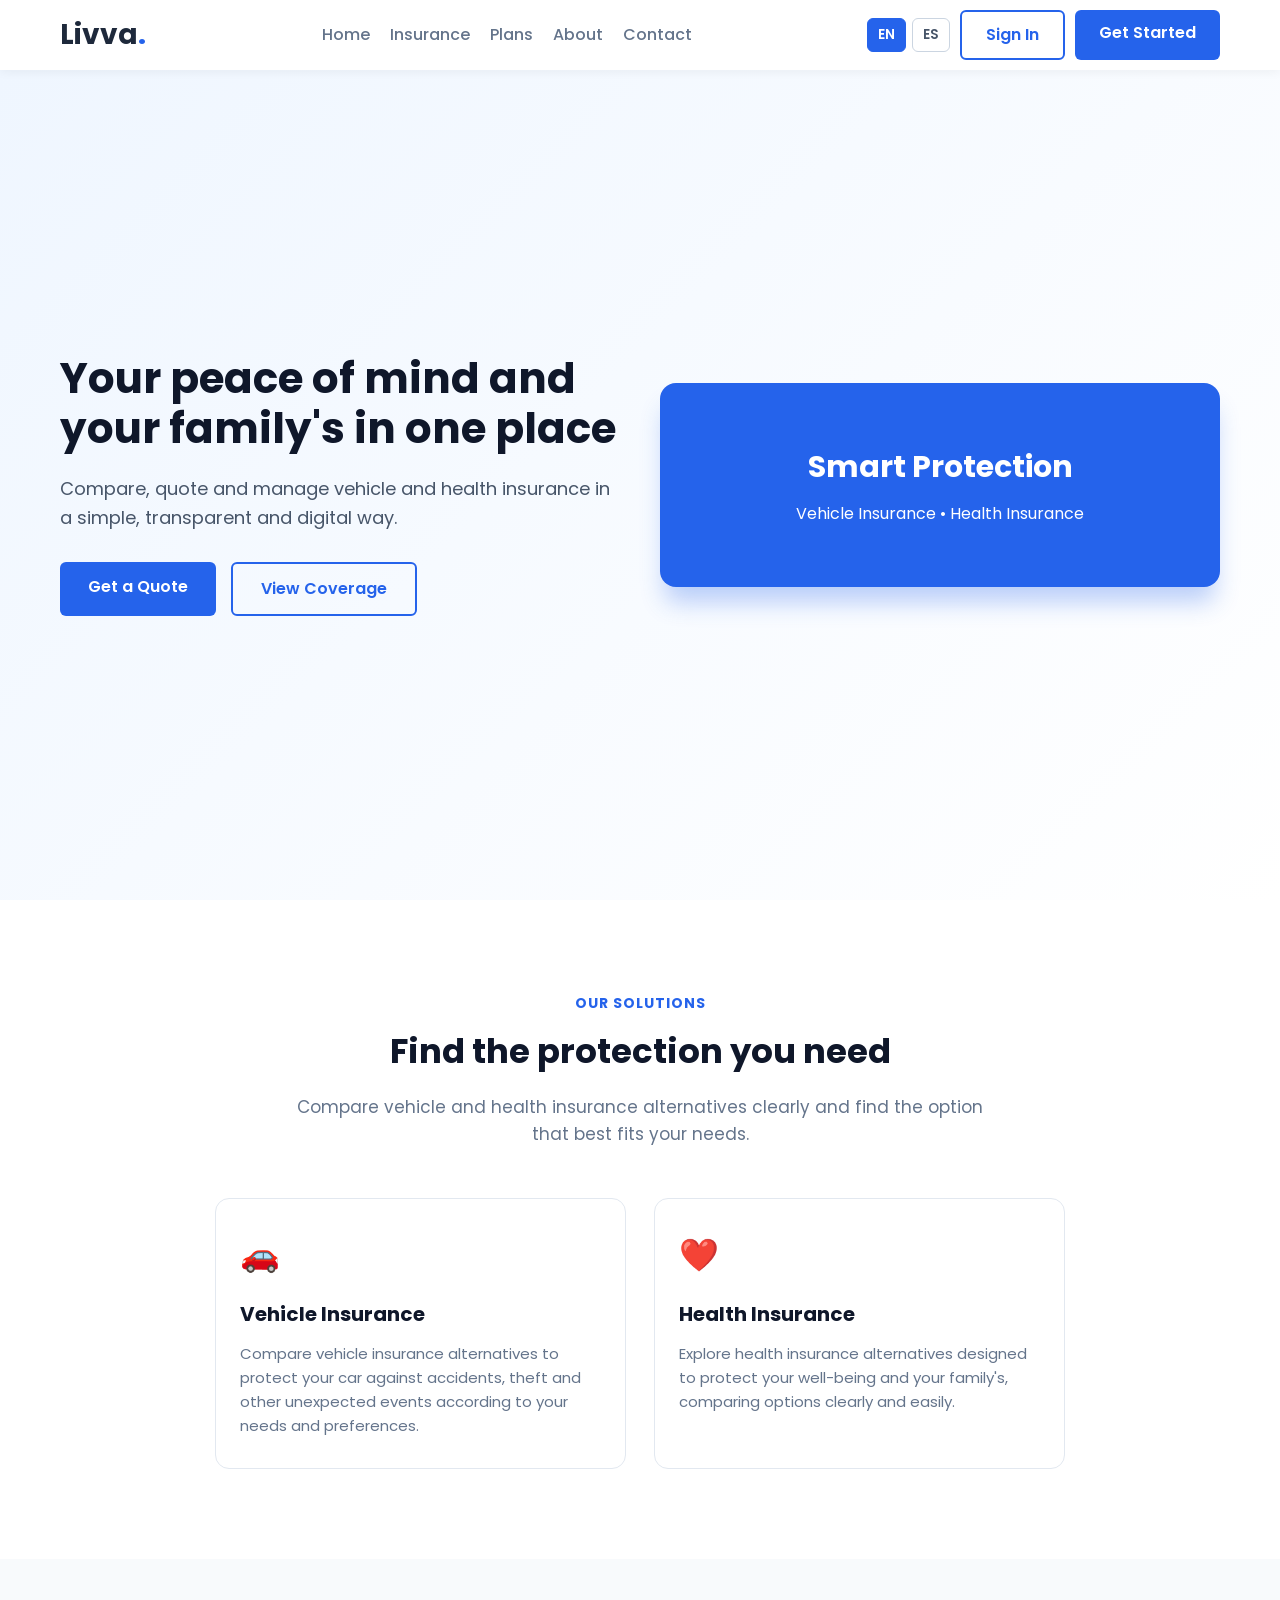
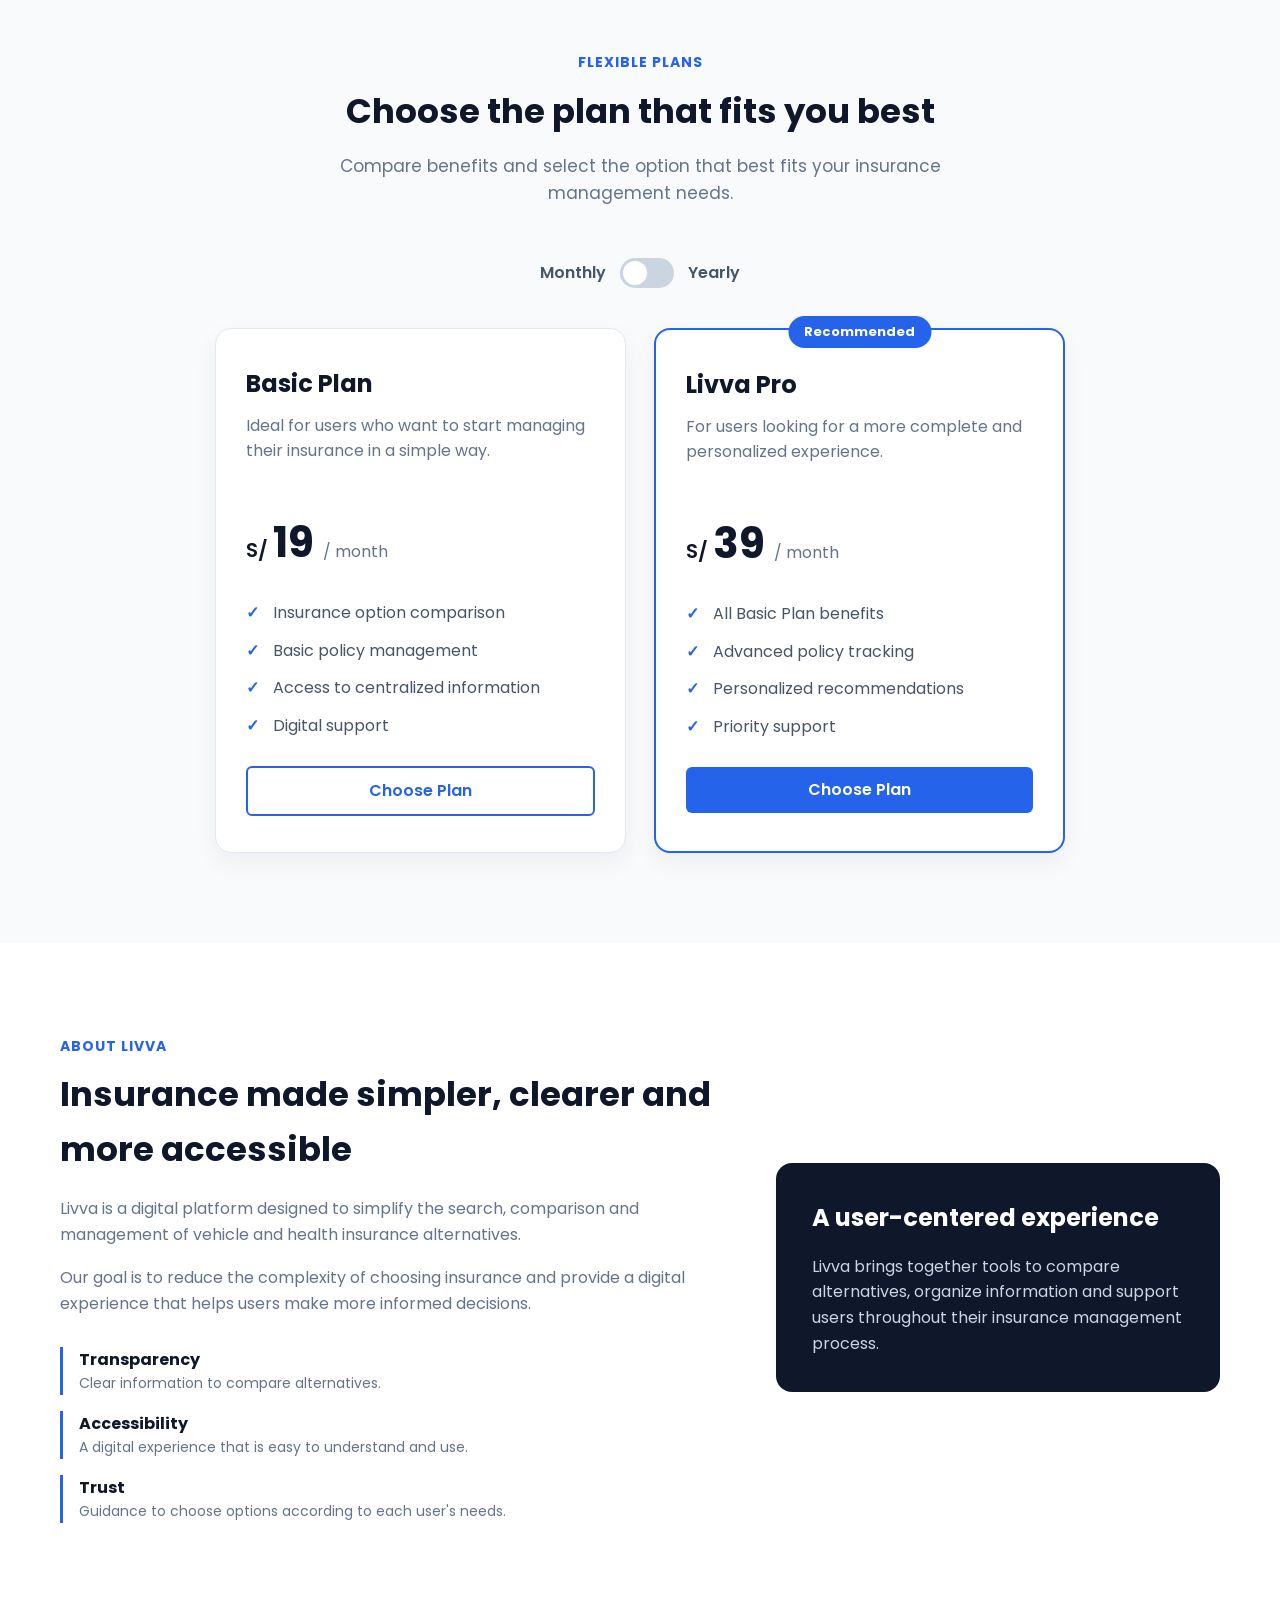
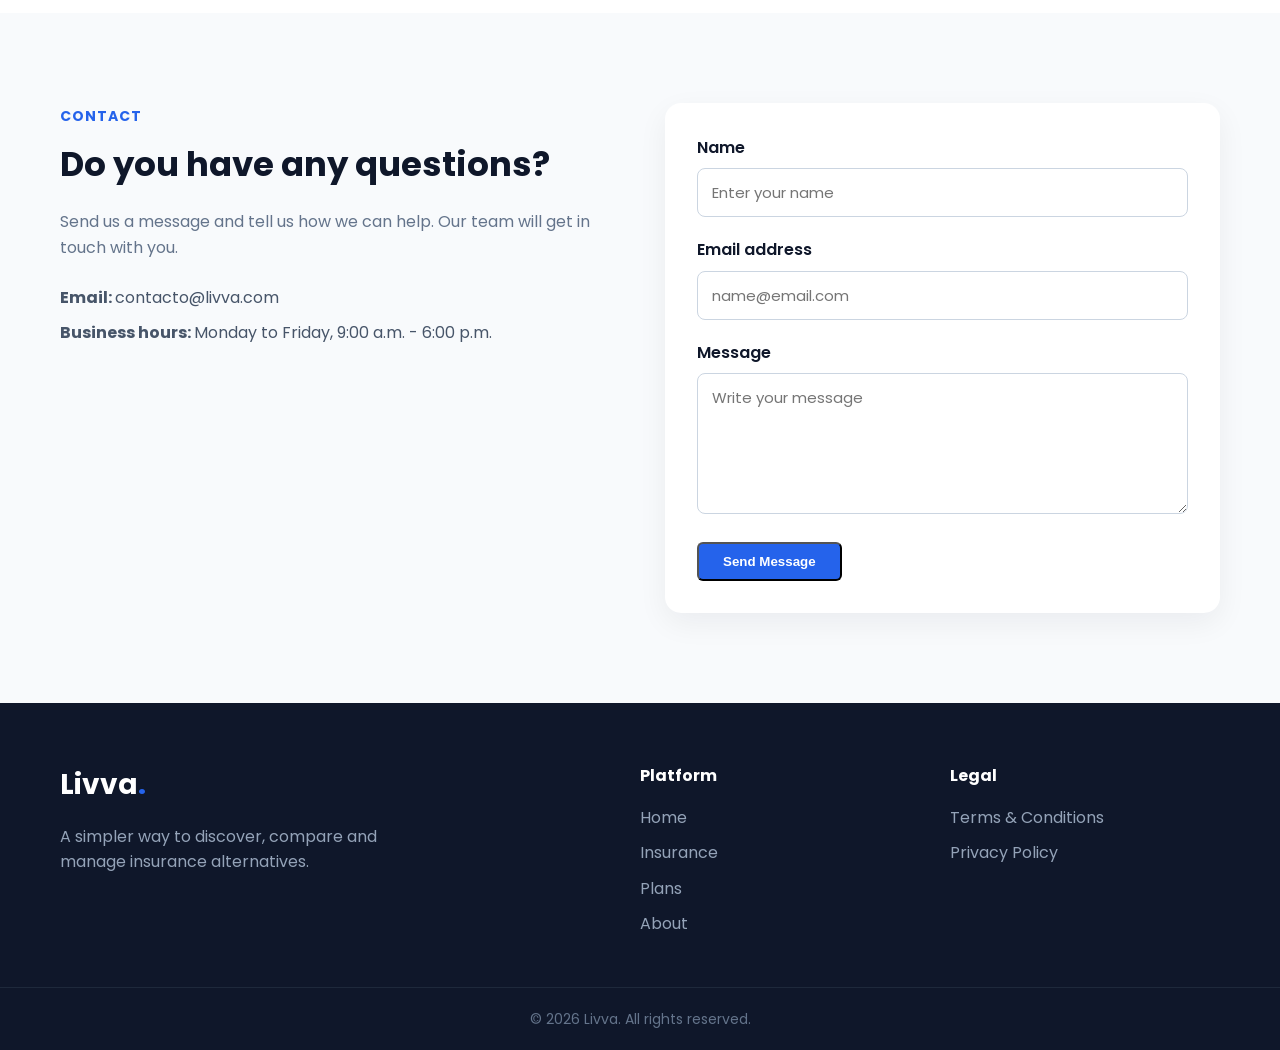
==== index.html @ 7242dc47 "feat: complete landing page internationalization" ====
<!DOCTYPE html>
<html lang="en">

<head>
    <meta charset="UTF-8">

    <meta
            name="viewport"
            content="width=device-width, initial-scale=1.0"
    >

    <title>Livva - Smart insurance made simple</title>

    <meta
            name="description"
            content="Livva helps you compare and manage vehicle and health insurance options in a simple, clear and digital way."
    >

    <meta
            name="keywords"
            content="insurance, vehicle insurance, health insurance, insurance comparison, Livva"
    >

    <meta
            name="author"
            content="Livva Care"
    >

    <link
            rel="preconnect"
            href="https://fonts.googleapis.com"
    >

    <link
            rel="preconnect"
            href="https://fonts.gstatic.com"
            crossorigin
    >

    <link
            href="https://fonts.googleapis.com/css2?family=Poppins:wght@300;400;500;600;700&display=swap"
            rel="stylesheet"
    >

    <link
            rel="stylesheet"
            href="styles.css"
    >
</head>

<body>

<!-- Header -->

<header class="header">

    <div class="container navbar">

        <a
                href="#inicio"
                class="logo"
                aria-label="Go to Livva home"
        >
            Livva<span>.</span>
        </a>

        <nav
                class="nav-menu"
                aria-label="Main navigation"
        >
            <ul>

                <li>
                    <a
                            href="#inicio"
                            data-i18n="nav.home"
                    >
                        Home
                    </a>
                </li>

                <li>
                    <a
                            href="#servicios"
                            data-i18n="nav.insurance"
                    >
                        Insurance
                    </a>
                </li>

                <li>
                    <a
                            href="#planes"
                            data-i18n="nav.plans"
                    >
                        Plans
                    </a>
                </li>

                <li>
                    <a
                            href="#nosotros"
                            data-i18n="nav.about"
                    >
                        About
                    </a>
                </li>

                <li>
                    <a
                            href="#contacto"
                            data-i18n="nav.contact"
                    >
                        Contact
                    </a>
                </li>

            </ul>
        </nav>

        <div class="nav-buttons">

            <!-- Language selector -->

            <div
                    class="language-switcher"
                    aria-label="Language selector"
            >

                <button
                        id="lang-en"
                        class="lang-btn active"
                        type="button"
                        aria-label="Change language to English"
                >
                    EN
                </button>

                <button
                        id="lang-es"
                        class="lang-btn"
                        type="button"
                        aria-label="Cambiar idioma a español"
                >
                    ES
                </button>

            </div>

            <a
                    href="#planes"
                    class="btn btn-outline"
                    data-i18n="nav.login"
            >
                Sign In
            </a>

            <a
                    href="#planes"
                    class="btn btn-primary"
                    data-i18n="nav.start"
            >
                Get Started
            </a>

        </div>

    </div>

</header>

<main>

    <!-- Hero -->

    <section
            id="inicio"
            class="hero"
    >

        <div class="container hero-container">

            <div class="hero-text">

                <h1 data-i18n="hero.title">
                    Your peace of mind and your family's in one place
                </h1>

                <p data-i18n="hero.description">
                    Compare, quote and manage vehicle and health insurance
                    in a simple, transparent and digital way.
                </p>

                <div class="hero-cta">

                    <a
                            href="#planes"
                            class="btn btn-primary btn-large"
                            data-i18n="hero.quote"
                    >
                        Get a Quote
                    </a>

                    <a
                            href="#servicios"
                            class="btn btn-secondary btn-large"
                            data-i18n="hero.coverage"
                    >
                        View Coverage
                    </a>

                </div>

            </div>

            <div class="hero-image">

                <div class="image-card">

                    <h2 data-i18n="hero.cardTitle">
                        Smart Protection
                    </h2>

                    <p data-i18n="hero.cardDescription">
                        Vehicle Insurance • Health Insurance
                    </p>

                </div>

            </div>

        </div>

    </section>


    <!-- Services -->

    <section
            id="servicios"
            class="services"
    >

        <div class="container">

            <div class="section-heading">

                <span
                        class="section-label"
                        data-i18n="services.label"
                >
                    Our solutions
                </span>

                <h2 data-i18n="services.title">
                    Find the protection you need
                </h2>

                <p data-i18n="services.description">
                    Compare vehicle and health insurance alternatives
                    clearly and find the option that best fits your needs.
                </p>

            </div>

            <div class="services-grid">

                <!-- Vehicle Insurance -->

                <article class="service-card">

                    <div
                            class="service-icon"
                            aria-hidden="true"
                    >
                        🚗
                    </div>

                    <h3 data-i18n="services.vehicleTitle">
                        Vehicle Insurance
                    </h3>

                    <p data-i18n="services.vehicleDescription">
                        Compare vehicle insurance alternatives to protect
                        your car against accidents, theft and other unexpected
                        events according to your needs and preferences.
                    </p>

                </article>


                <!-- Health Insurance -->

                <article class="service-card">

                    <div
                            class="service-icon"
                            aria-hidden="true"
                    >
                        ❤️
                    </div>

                    <h3 data-i18n="services.healthTitle">
                        Health Insurance
                    </h3>

                    <p data-i18n="services.healthDescription">
                        Explore health insurance alternatives designed
                        to protect your well-being and your family's,
                        comparing options clearly and easily.
                    </p>

                </article>

            </div>

        </div>

    </section>


    <!-- Plans -->

    <section
            id="planes"
            class="plans"
    >

        <div class="container">

            <div class="section-heading">

                <span
                        class="section-label"
                        data-i18n="plans.label"
                >
                    Flexible plans
                </span>

                <h2 data-i18n="plans.title">
                    Choose the plan that fits you best
                </h2>

                <p data-i18n="plans.description">
                    Compare benefits and select the option that best
                    fits your insurance management needs.
                </p>

            </div>


            <!-- Billing selector -->

            <div class="billing-toggle">

                <span data-i18n="plans.monthly">
                    Monthly
                </span>

                <button
                        id="billingToggle"
                        class="toggle-button"
                        type="button"
                        aria-label="Switch between monthly and yearly billing"
                        aria-pressed="false"
                >
                    <span class="toggle-circle"></span>
                </button>

                <span data-i18n="plans.yearly">
                    Yearly
                </span>

            </div>


            <div class="plans-grid">

                <!-- Basic Plan -->

                <article class="plan-card">

                    <h3 data-i18n="plans.basicTitle">
                        Basic Plan
                    </h3>

                    <p
                            class="plan-description"
                            data-i18n="plans.basicDescription"
                    >
                        Ideal for users who want to start managing
                        their insurance in a simple way.
                    </p>

                    <div class="plan-price">

                        <span class="currency">
                            S/
                        </span>

                        <span
                                class="price"
                                data-monthly="19"
                                data-yearly="190"
                        >
                            19
                        </span>

                        <span
                                class="period"
                                data-i18n="plans.monthPeriod"
                        >
                            / month
                        </span>

                    </div>

                    <ul class="plan-features">

                        <li data-i18n="plans.basicFeature1">
                            Insurance option comparison
                        </li>

                        <li data-i18n="plans.basicFeature2">
                            Basic policy management
                        </li>

                        <li data-i18n="plans.basicFeature3">
                            Access to centralized information
                        </li>

                        <li data-i18n="plans.basicFeature4">
                            Digital support
                        </li>

                    </ul>

                    <a
                            href="#contacto"
                            class="btn btn-outline plan-button"
                            aria-label="Choose Basic Plan"
                            data-i18n="plans.choose"
                    >
                        Choose Plan
                    </a>

                </article>


                <!-- Pro Plan -->

                <article class="plan-card featured">

                    <span
                            class="recommended-badge"
                            data-i18n="plans.recommended"
                    >
                        Recommended
                    </span>

                    <h3>
                        Livva Pro
                    </h3>

                    <p
                            class="plan-description"
                            data-i18n="plans.proDescription"
                    >
                        For users looking for a more complete
                        and personalized experience.
                    </p>

                    <div class="plan-price">

                        <span class="currency">
                            S/
                        </span>

                        <span
                                class="price"
                                data-monthly="39"
                                data-yearly="390"
                        >
                            39
                        </span>

                        <span
                                class="period"
                                data-i18n="plans.monthPeriod"
                        >
                            / month
                        </span>

                    </div>

                    <ul class="plan-features">

                        <li data-i18n="plans.proFeature1">
                            All Basic Plan benefits
                        </li>

                        <li data-i18n="plans.proFeature2">
                            Advanced policy tracking
                        </li>

                        <li data-i18n="plans.proFeature3">
                            Personalized recommendations
                        </li>

                        <li data-i18n="plans.proFeature4">
                            Priority support
                        </li>

                    </ul>

                    <a
                            href="#contacto"
                            class="btn btn-primary plan-button"
                            aria-label="Choose Livva Pro"
                            data-i18n="plans.choose"
                    >
                        Choose Plan
                    </a>

                </article>

            </div>

        </div>

    </section>


    <!-- About -->

    <section
            id="nosotros"
            class="about"
    >

        <div class="container about-container">

            <div class="about-content">

                <span
                        class="section-label"
                        data-i18n="about.label"
                >
                    About Livva
                </span>

                <h2 data-i18n="about.title">
                    Insurance made simpler, clearer and more accessible
                </h2>

                <p data-i18n="about.description1">
                    Livva is a digital platform designed to simplify
                    the search, comparison and management of vehicle
                    and health insurance alternatives.
                </p>

                <p data-i18n="about.description2">
                    Our goal is to reduce the complexity of choosing
                    insurance and provide a digital experience that
                    helps users make more informed decisions.
                </p>

                <div class="about-features">

                    <div class="about-feature">

                        <strong data-i18n="about.transparency">
                            Transparency
                        </strong>

                        <span data-i18n="about.transparencyDescription">
                            Clear information to compare alternatives.
                        </span>

                    </div>

                    <div class="about-feature">

                        <strong data-i18n="about.accessibility">
                            Accessibility
                        </strong>

                        <span data-i18n="about.accessibilityDescription">
                            A digital experience that is easy to understand and use.
                        </span>

                    </div>

                    <div class="about-feature">

                        <strong data-i18n="about.trust">
                            Trust
                        </strong>

                        <span data-i18n="about.trustDescription">
                            Guidance to choose options according to each user's needs.
                        </span>

                    </div>

                </div>

            </div>


            <div class="about-card">

                <h3 data-i18n="about.cardTitle">
                    A user-centered experience
                </h3>

                <p data-i18n="about.cardDescription">
                    Livva brings together tools to compare alternatives,
                    organize information and support users throughout
                    their insurance management process.
                </p>

            </div>

        </div>

    </section>


    <!-- Contact -->

    <section
            id="contacto"
            class="contact"
    >

        <div class="container contact-container">

            <div class="contact-info">

                <span
                        class="section-label"
                        data-i18n="contact.label"
                >
                    Contact
                </span>

                <h2 data-i18n="contact.title">
                    Do you have any questions?
                </h2>

                <p data-i18n="contact.description">
                    Send us a message and tell us how we can help.
                    Our team will get in touch with you.
                </p>

                <div class="contact-details">

                    <p>
                        <strong data-i18n="contact.email">
                            Email:
                        </strong>

                        contacto@livva.com
                    </p>

                    <p>
                        <strong data-i18n="contact.schedule">
                            Business hours:
                        </strong>

                        <span data-i18n="contact.scheduleValue">
                            Monday to Friday, 9:00 a.m. - 6:00 p.m.
                        </span>
                    </p>

                </div>

            </div>


            <form class="contact-form">

                <div class="form-group">

                    <label
                            for="name"
                            data-i18n="contact.name"
                    >
                        Name
                    </label>

                    <input
                            type="text"
                            id="name"
                            name="name"
                            placeholder="Enter your name"
                            autocomplete="name"
                            required
                    >

                </div>

                <div class="form-group">

                    <label
                            for="email"
                            data-i18n="contact.emailLabel"
                    >
                        Email address
                    </label>

                    <input
                            type="email"
                            id="email"
                            name="email"
                            placeholder="name@email.com"
                            autocomplete="email"
                            required
                    >

                </div>

                <div class="form-group">

                    <label
                            for="message"
                            data-i18n="contact.message"
                    >
                        Message
                    </label>

                    <textarea
                            id="message"
                            name="message"
                            rows="5"
                            placeholder="Write your message"
                            required
                    ></textarea>

                </div>

                <button
                        type="submit"
                        class="btn btn-primary"
                        data-i18n="contact.send"
                >
                    Send Message
                </button>

            </form>

        </div>

    </section>

</main>


<!-- Footer -->

<footer class="footer">

    <div class="container footer-container">

        <div class="footer-brand">

            <a
                    href="#inicio"
                    class="logo footer-logo"
                    aria-label="Go to Livva home"
            >
                Livva<span>.</span>
            </a>

            <p data-i18n="footer.description">
                A simpler way to discover, compare and manage
                insurance alternatives.
            </p>

        </div>


        <div class="footer-links">

            <h3 data-i18n="footer.platform">
                Platform
            </h3>

            <a
                    href="#inicio"
                    data-i18n="nav.home"
            >
                Home
            </a>

            <a
                    href="#servicios"
                    data-i18n="nav.insurance"
            >
                Insurance
            </a>

            <a
                    href="#planes"
                    data-i18n="nav.plans"
            >
                Plans
            </a>

            <a
                    href="#nosotros"
                    data-i18n="nav.about"
            >
                About
            </a>

        </div>


        <div class="footer-links">

            <h3 data-i18n="footer.legal">
                Legal
            </h3>

            <a
                    href="#"
                    data-i18n="footer.terms"
            >
                Terms & Conditions
            </a>

            <a
                    href="#"
                    data-i18n="footer.privacy"
            >
                Privacy Policy
            </a>

        </div>

    </div>


    <div class="footer-bottom">

        <div class="container">

            <p data-i18n="footer.copyright">
                &copy; 2026 Livva. All rights reserved.
            </p>

        </div>

    </div>

</footer>


<script src="script.js"></script>

</body>

</html>
---- styles.css ----
* {
    margin: 0;
    padding: 0;
    box-sizing: border-box;
}

html {
    scroll-behavior: smooth;
}

body {
    font-family: 'Poppins', sans-serif;
    color: #333333;
    line-height: 1.6;
    background-color: #f8f9fa;
}

.container {
    width: 100%;
    max-width: 1200px;
    margin: 0 auto;
    padding: 0 20px;
}

/* Buttons */

.btn {
    display: inline-block;
    padding: 10px 24px;
    border-radius: 6px;
    text-decoration: none;
    font-weight: 600;
    transition: all 0.3s ease;
}

.btn-primary {
    background-color: #2563eb;
    color: #ffffff;
}

.btn-primary:hover {
    background-color: #1d4ed8;
}

.btn-outline {
    border: 2px solid #2563eb;
    color: #2563eb;
}

.btn-outline:hover {
    background-color: #2563eb;
    color: #ffffff;
}

.btn-secondary {
    border: 2px solid #2563eb;
    color: #2563eb;
    background-color: transparent;
}

.btn-secondary:hover {
    background-color: #2563eb;
    color: #ffffff;
}

.btn-large {
    padding: 12px 28px;
}

/* Header */

.header {
    background-color: #ffffff;
    box-shadow: 0 2px 10px rgba(0, 0, 0, 0.05);
    position: sticky;
    top: 0;
    z-index: 100;
}

.navbar {
    min-height: 70px;
    display: flex;
    justify-content: space-between;
    align-items: center;
}

.logo {
    font-size: 28px;
    font-weight: 700;
    color: #1e293b;
    text-decoration: none;
}

.logo span {
    color: #2563eb;
}

.nav-menu ul {
    display: flex;
    gap: 20px;
    list-style: none;
}

.nav-menu a {
    color: #64748b;
    text-decoration: none;
    font-weight: 500;
    transition: color 0.3s ease;
}

.nav-menu a:hover {
    color: #2563eb;
}

.nav-buttons {
    display: flex;
    gap: 10px;
}

/* Hero */

.hero {
    min-height: calc(100vh - 70px);
    padding: 80px 0;
    display: flex;
    align-items: center;
    background: linear-gradient(
            135deg,
            #eff6ff 0%,
            #ffffff 100%
    );
}

.hero-container {
    display: grid;
    grid-template-columns: 1fr 1fr;
    gap: 40px;
    align-items: center;
}

.hero-text h1 {
    margin-bottom: 20px;
    font-size: 42px;
    line-height: 1.2;
    color: #0f172a;
}

.hero-text p {
    margin-bottom: 30px;
    font-size: 18px;
    color: #475569;
}

.hero-cta {
    display: flex;
    gap: 15px;
}

.hero-image .image-card {
    padding: 60px 40px;
    border-radius: 16px;
    text-align: center;
    color: #ffffff;
    background-color: #2563eb;
    box-shadow: 0 20px 25px -5px rgba(37, 99, 235, 0.3);
}

.hero-image .image-card h2 {
    margin-bottom: 10px;
    font-size: 30px;
}
/* Services */

.services {
    padding: 90px 0;
    background-color: #ffffff;
}

.section-heading {
    max-width: 700px;
    margin: 0 auto 50px;
    text-align: center;
}

.section-label {
    display: inline-block;
    margin-bottom: 10px;
    font-size: 14px;
    font-weight: 700;
    text-transform: uppercase;
    letter-spacing: 1px;
    color: #2563eb;
}

.section-heading h2 {
    margin-bottom: 15px;
    font-size: 34px;
    color: #0f172a;
}

.section-heading p {
    font-size: 17px;
    color: #64748b;
}

.services-grid {
    max-width: 850px;
    margin: 0 auto;
    display: grid;
    grid-template-columns: repeat(2, 1fr);
    gap: 28px;
}

.service-card {
    padding: 30px 24px;
    border: 1px solid #e2e8f0;
    border-radius: 14px;
    background-color: #ffffff;
    transition: transform 0.3s ease, box-shadow 0.3s ease;
}

.service-card:hover {
    transform: translateY(-6px);
    box-shadow: 0 16px 30px rgba(15, 23, 42, 0.08);
}

.service-icon {
    margin-bottom: 18px;
    font-size: 32px;
}

.service-card h3 {
    margin-bottom: 12px;
    font-size: 20px;
    color: #0f172a;
}

.service-card p {
    font-size: 15px;
    color: #64748b;
}

/* Plans */

.plans {
    padding: 90px 0;
    background-color: #f8fafc;
}

.billing-toggle {
    display: flex;
    justify-content: center;
    align-items: center;
    gap: 14px;
    margin-bottom: 40px;
    font-weight: 600;
    color: #475569;
}

.toggle-button {
    width: 54px;
    height: 30px;
    padding: 3px;
    border: none;
    border-radius: 999px;
    background-color: #cbd5e1;
    cursor: pointer;
    transition: background-color 0.3s ease;
}

.toggle-circle {
    display: block;
    width: 24px;
    height: 24px;
    border-radius: 50%;
    background-color: #ffffff;
    transition: transform 0.3s ease;
}

.toggle-button.active {
    background-color: #2563eb;
}

.toggle-button.active .toggle-circle {
    transform: translateX(24px);
}

.plans-grid {
    max-width: 850px;
    margin: 0 auto;
    display: grid;
    grid-template-columns: repeat(2, 1fr);
    gap: 28px;
}

.plan-card {
    position: relative;
    padding: 36px 30px;
    border: 1px solid #e2e8f0;
    border-radius: 16px;
    background-color: #ffffff;
    box-shadow: 0 10px 25px rgba(15, 23, 42, 0.05);
}

.plan-card.featured {
    border: 2px solid #2563eb;
}

.recommended-badge {
    position: absolute;
    top: -14px;
    left: 50%;
    transform: translateX(-50%);
    padding: 6px 16px;
    border-radius: 999px;
    background-color: #2563eb;
    color: #ffffff;
    font-size: 13px;
    font-weight: 700;
}

.plan-card h3 {
    margin-bottom: 10px;
    font-size: 24px;
    color: #0f172a;
}

.plan-description {
    min-height: 72px;
    color: #64748b;
}

.plan-price {
    margin: 24px 0;
    color: #0f172a;
}

.currency {
    font-size: 20px;
    font-weight: 600;
}

.price {
    font-size: 42px;
    font-weight: 700;
}

.period {
    color: #64748b;
}

.plan-features {
    margin-bottom: 28px;
    list-style: none;
}

.plan-features li {
    margin-bottom: 12px;
    color: #475569;
}

.plan-features li::before {
    content: "✓";
    margin-right: 10px;
    color: #2563eb;
    font-weight: 700;
}

.plan-button {
    width: 100%;
    text-align: center;
}
/* About */

.about {
    padding: 90px 0;
    background-color: #ffffff;
}

.about-container {
    display: grid;
    grid-template-columns: 1.2fr 0.8fr;
    gap: 50px;
    align-items: center;
}

.about-content h2 {
    margin-bottom: 20px;
    font-size: 34px;
    color: #0f172a;
}

.about-content > p {
    margin-bottom: 18px;
    color: #64748b;
}

.about-features {
    display: grid;
    gap: 16px;
    margin-top: 30px;
}

.about-feature {
    display: flex;
    flex-direction: column;
    padding-left: 16px;
    border-left: 3px solid #2563eb;
}

.about-feature strong {
    color: #0f172a;
}

.about-feature span {
    color: #64748b;
    font-size: 14px;
}

.about-card {
    padding: 36px;
    border-radius: 16px;
    color: #ffffff;
    background-color: #0f172a;
}

.about-card h3 {
    margin-bottom: 16px;
    font-size: 24px;
}

.about-card p {
    color: #cbd5e1;
}

/* Contact */

.contact {
    padding: 90px 0;
    background-color: #f8fafc;
}

.contact-container {
    display: grid;
    grid-template-columns: 1fr 1fr;
    gap: 50px;
}

.contact-info h2 {
    margin-bottom: 18px;
    font-size: 34px;
    color: #0f172a;
}

.contact-info > p {
    margin-bottom: 24px;
    color: #64748b;
}

.contact-details p {
    margin-bottom: 10px;
    color: #475569;
}

.contact-form {
    padding: 32px;
    border-radius: 16px;
    background-color: #ffffff;
    box-shadow: 0 10px 30px rgba(15, 23, 42, 0.06);
}

.form-group {
    margin-bottom: 20px;
}

.form-group label {
    display: block;
    margin-bottom: 8px;
    font-weight: 600;
    color: #0f172a;
}

.form-group input,
.form-group textarea {
    width: 100%;
    padding: 12px 14px;
    border: 1px solid #cbd5e1;
    border-radius: 8px;
    font-family: inherit;
    font-size: 15px;
}

.form-group input:focus,
.form-group textarea:focus {
    outline: 2px solid #bfdbfe;
    border-color: #2563eb;
}

/* Footer */

.footer {
    background-color: #0f172a;
    color: #ffffff;
}

.footer-container {
    display: grid;
    grid-template-columns: 2fr 1fr 1fr;
    gap: 40px;
    padding-top: 60px;
    padding-bottom: 50px;
}

.footer-logo {
    color: #ffffff;
}

.footer-brand p {
    max-width: 360px;
    margin-top: 16px;
    color: #94a3b8;
}

.footer-links {
    display: flex;
    flex-direction: column;
    gap: 10px;
}

.footer-links h3 {
    margin-bottom: 6px;
    font-size: 16px;
}

.footer-links a {
    color: #94a3b8;
    text-decoration: none;
    transition: color 0.3s ease;
}

.footer-links a:hover {
    color: #ffffff;
}

.footer-bottom {
    padding: 20px 0;
    border-top: 1px solid #1e293b;
    text-align: center;
    color: #64748b;
    font-size: 14px;
}

/* Responsive Design */

@media (max-width: 900px) {
    .navbar {
        flex-wrap: wrap;
        gap: 16px;
        padding-top: 15px;
        padding-bottom: 15px;
    }

    .nav-menu {
        order: 3;
        width: 100%;
    }

    .nav-menu ul {
        justify-content: center;
        flex-wrap: wrap;
    }

    .hero-container,
    .about-container,
    .contact-container {
        grid-template-columns: 1fr;
    }

    .hero {
        padding: 60px 0;
    }

    .hero-text {
        text-align: center;
    }

    .hero-cta {
        justify-content: center;
        flex-wrap: wrap;
    }

    .services-grid {
        grid-template-columns: repeat(2, 1fr);
    }

    .plans-grid {
        grid-template-columns: 1fr;
        max-width: 600px;
    }

    .footer-container {
        grid-template-columns: 1fr 1fr;
    }
}

@media (max-width: 600px) {
    .container {
        padding: 0 16px;
    }

    .navbar {
        justify-content: center;
    }

    .logo {
        width: 100%;
        text-align: center;
    }

    .nav-menu ul {
        gap: 12px;
    }

    .nav-buttons {
        width: 100%;
        justify-content: center;
        flex-wrap: wrap;
    }

    .hero-text h1 {
        font-size: 34px;
    }

    .hero-text p {
        font-size: 16px;
    }

    .services-grid {
        grid-template-columns: 1fr;
    }

    .section-heading h2,
    .about-content h2,
    .contact-info h2 {
        font-size: 28px;
    }

    .footer-container {
        grid-template-columns: 1fr;
    }

    .footer-brand,
    .footer-links {
        text-align: center;
    }
}

/* Responsive Design */

@media (max-width: 900px) {
    .navbar {
        flex-wrap: wrap;
        gap: 16px;
        padding-top: 15px;
        padding-bottom: 15px;
    }

    .nav-menu {
        order: 3;
        width: 100%;
    }

    .nav-menu ul {
        justify-content: center;
        flex-wrap: wrap;
    }

    .hero-container,
    .about-container,
    .contact-container {
        grid-template-columns: 1fr;
    }

    .hero {
        padding: 60px 0;
    }

    .hero-text {
        text-align: center;
    }

    .hero-cta {
        justify-content: center;
        flex-wrap: wrap;
    }

    .services-grid {
        grid-template-columns: repeat(2, 1fr);
    }

    .plans-grid {
        grid-template-columns: 1fr;
        max-width: 600px;
    }

    .footer-container {
        grid-template-columns: 1fr 1fr;
    }
}

@media (max-width: 600px) {
    .container {
        padding: 0 16px;
    }

    .navbar {
        justify-content: center;
    }

    .logo {
        width: 100%;
        text-align: center;
    }

    .nav-menu ul {
        gap: 12px;
        font-size: 14px;
    }

    .nav-buttons {
        width: 100%;
        justify-content: center;
        flex-wrap: wrap;
    }

    .hero {
        padding: 45px 0;
    }

    .hero-text h1 {
        font-size: 34px;
    }

    .hero-text p {
        font-size: 16px;
    }

    .hero-cta {
        flex-direction: column;
    }

    .hero-cta .btn {
        width: 100%;
        text-align: center;
    }

    .hero-image .image-card {
        padding: 45px 20px;
    }

    .services-grid {
        grid-template-columns: 1fr;
    }

    .section-heading h2,
    .about-content h2,
    .contact-info h2 {
        font-size: 28px;
    }

    .contact-form {
        padding: 24px 18px;
    }

    .footer-container {
        grid-template-columns: 1fr;
    }

    .footer-brand,
    .footer-links {
        text-align: center;
    }

    .footer-brand p {
        margin-left: auto;
        margin-right: auto;
    }
}

.language-switcher {
    display: flex;
    gap: 6px;
    align-items: center;
}

.lang-btn {
    padding: 6px 10px;
    border: 1px solid #cbd5e1;
    border-radius: 6px;
    background-color: #ffffff;
    color: #475569;
    font-family: inherit;
    font-weight: 600;
    cursor: pointer;
}

.lang-btn.active {
    border-color: #2563eb;
    background-color: #2563eb;
    color: #ffffff;
}
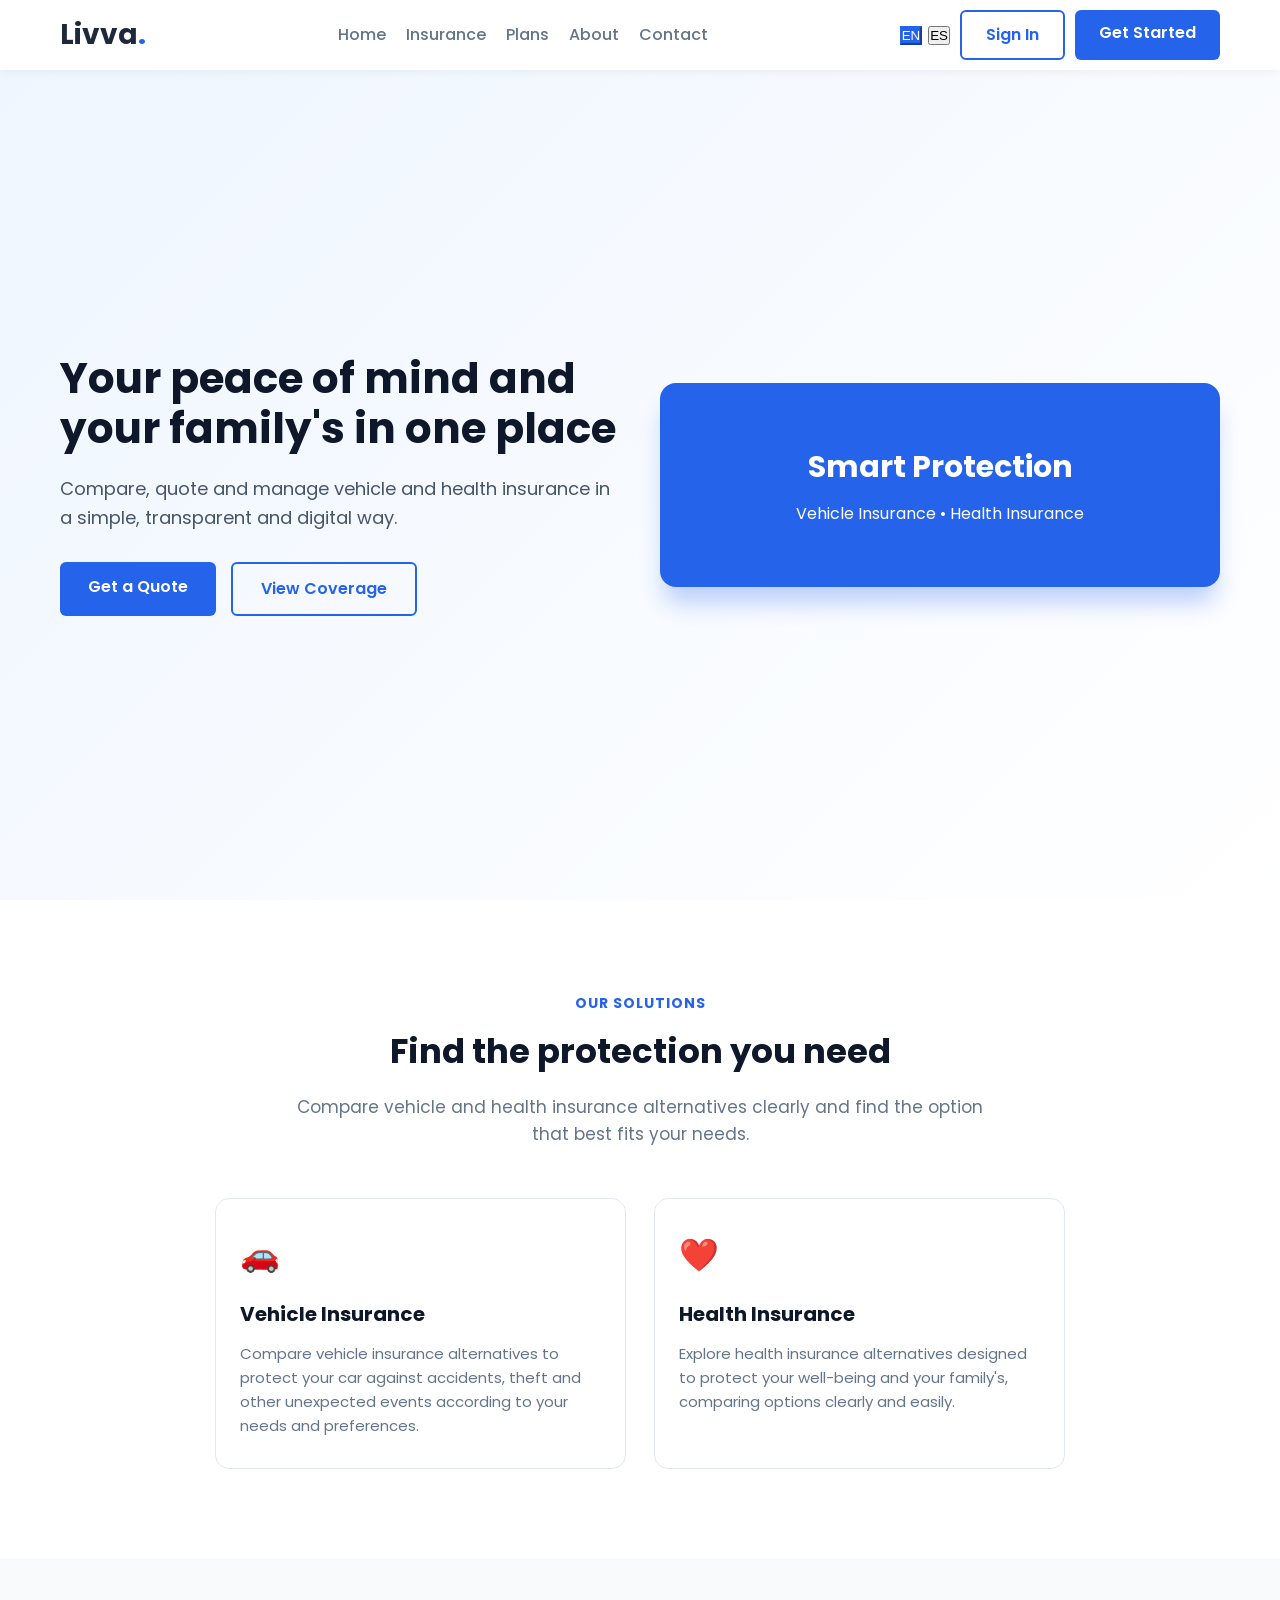
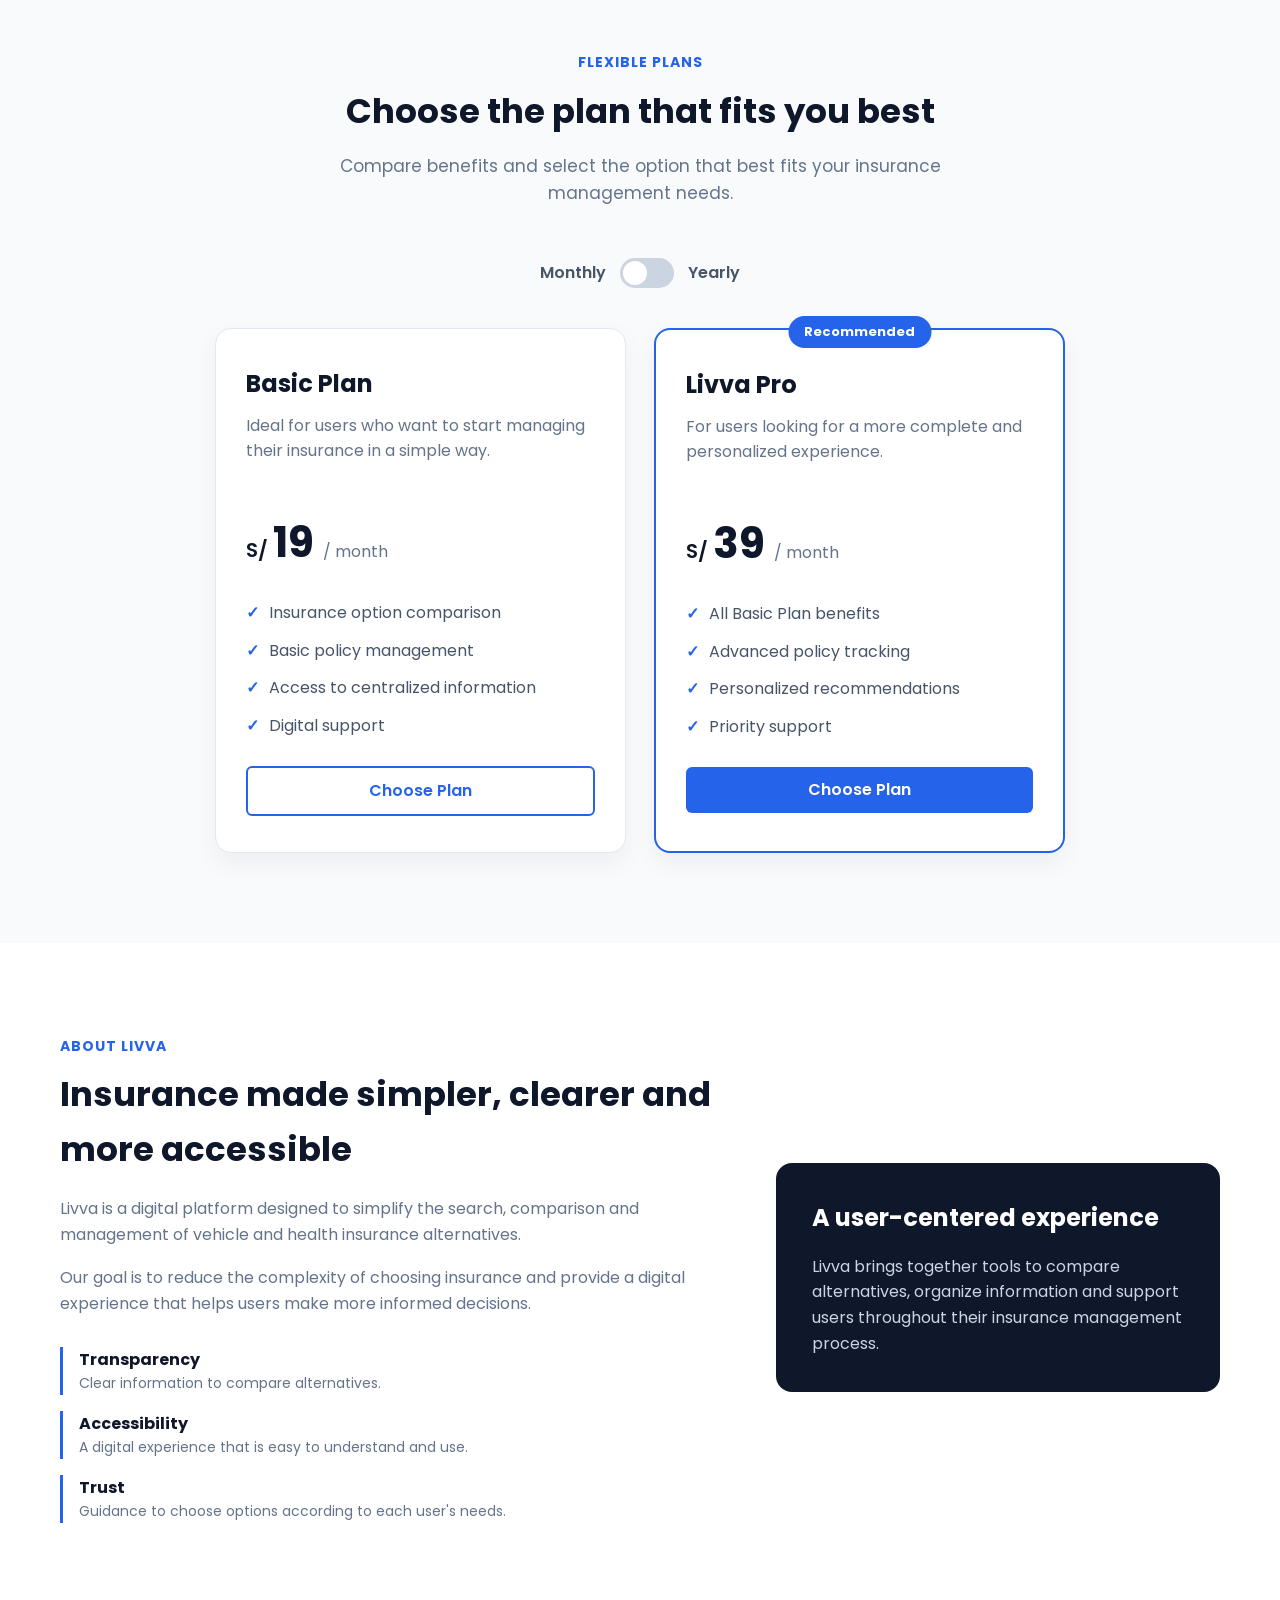
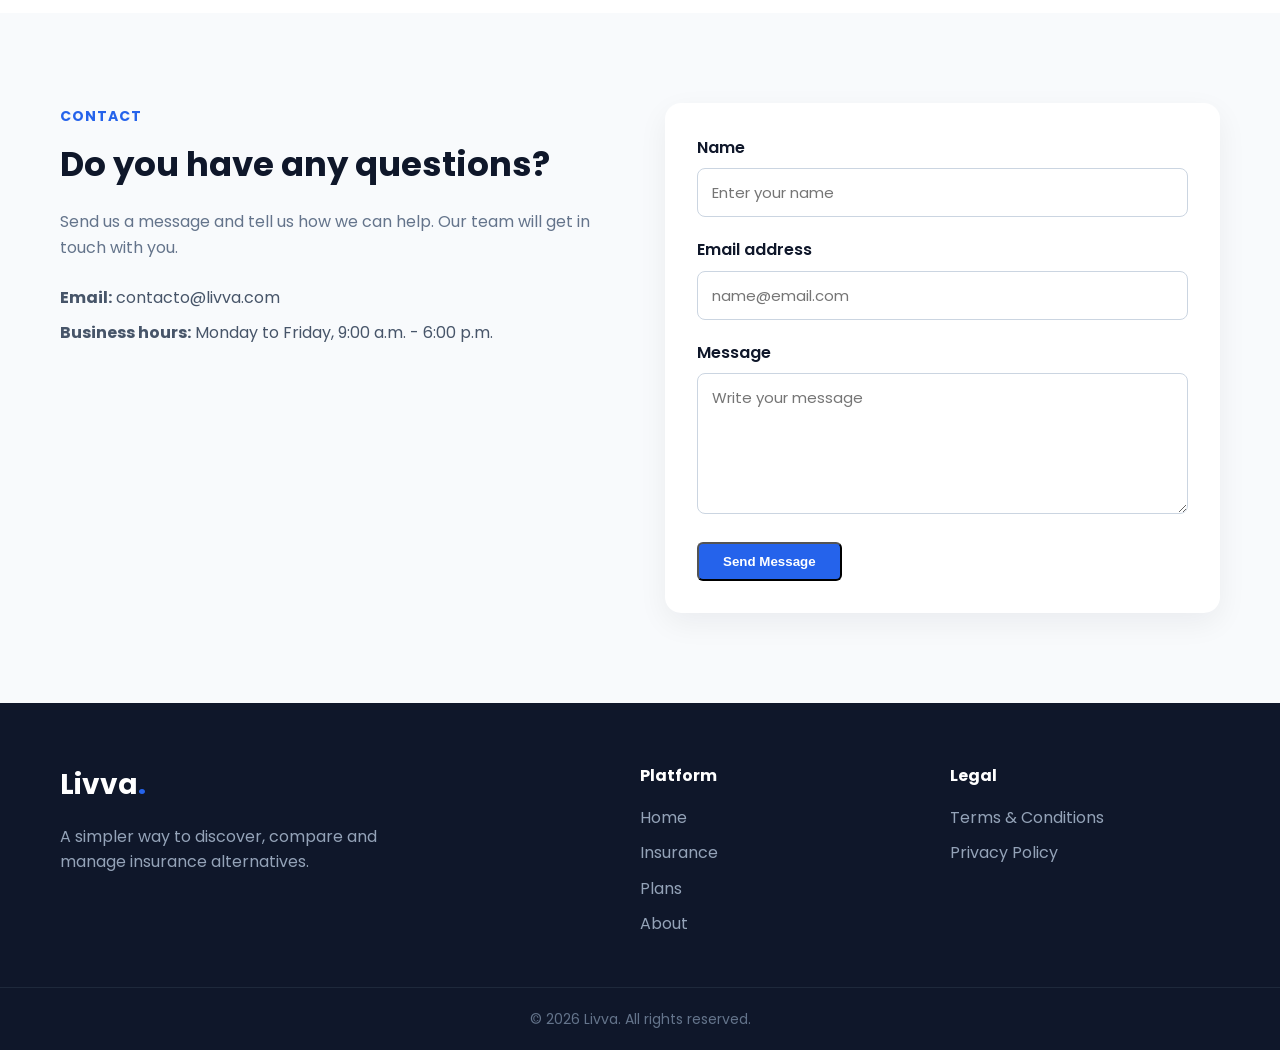
==== commit eb66d66e: "feat: improve landing page internationalization" ====
--- a/index.html
+++ b/index.html
@@ -695,6 +695,7 @@
                             id="name"
                             name="name"
                             placeholder="Enter your name"
+                            data-i18n-placeholder="contact.namePlaceholder"
                             autocomplete="name"
                             required
                     >
@@ -715,6 +716,7 @@
                             id="email"
                             name="email"
                             placeholder="name@email.com"
+                            data-i18n-placeholder="contact.emailPlaceholder"
                             autocomplete="email"
                             required
                     >
@@ -735,6 +737,7 @@
                             name="message"
                             rows="5"
                             placeholder="Write your message"
+                            data-i18n-placeholder="contact.messagePlaceholder"
                             required
                     ></textarea>
 
@@ -857,7 +860,7 @@
 
 </footer>
 
-
+<script src="i18n.js"></script>
 <script src="script.js"></script>
 
 </body>
--- a/styles.css
+++ b/styles.css
@@ -793,7 +793,7 @@
     align-items: center;
 }
 
-.lang-btn {
+:lang-btn {
     padding: 6px 10px;
     border: 1px solid #cbd5e1;
     border-radius: 6px;
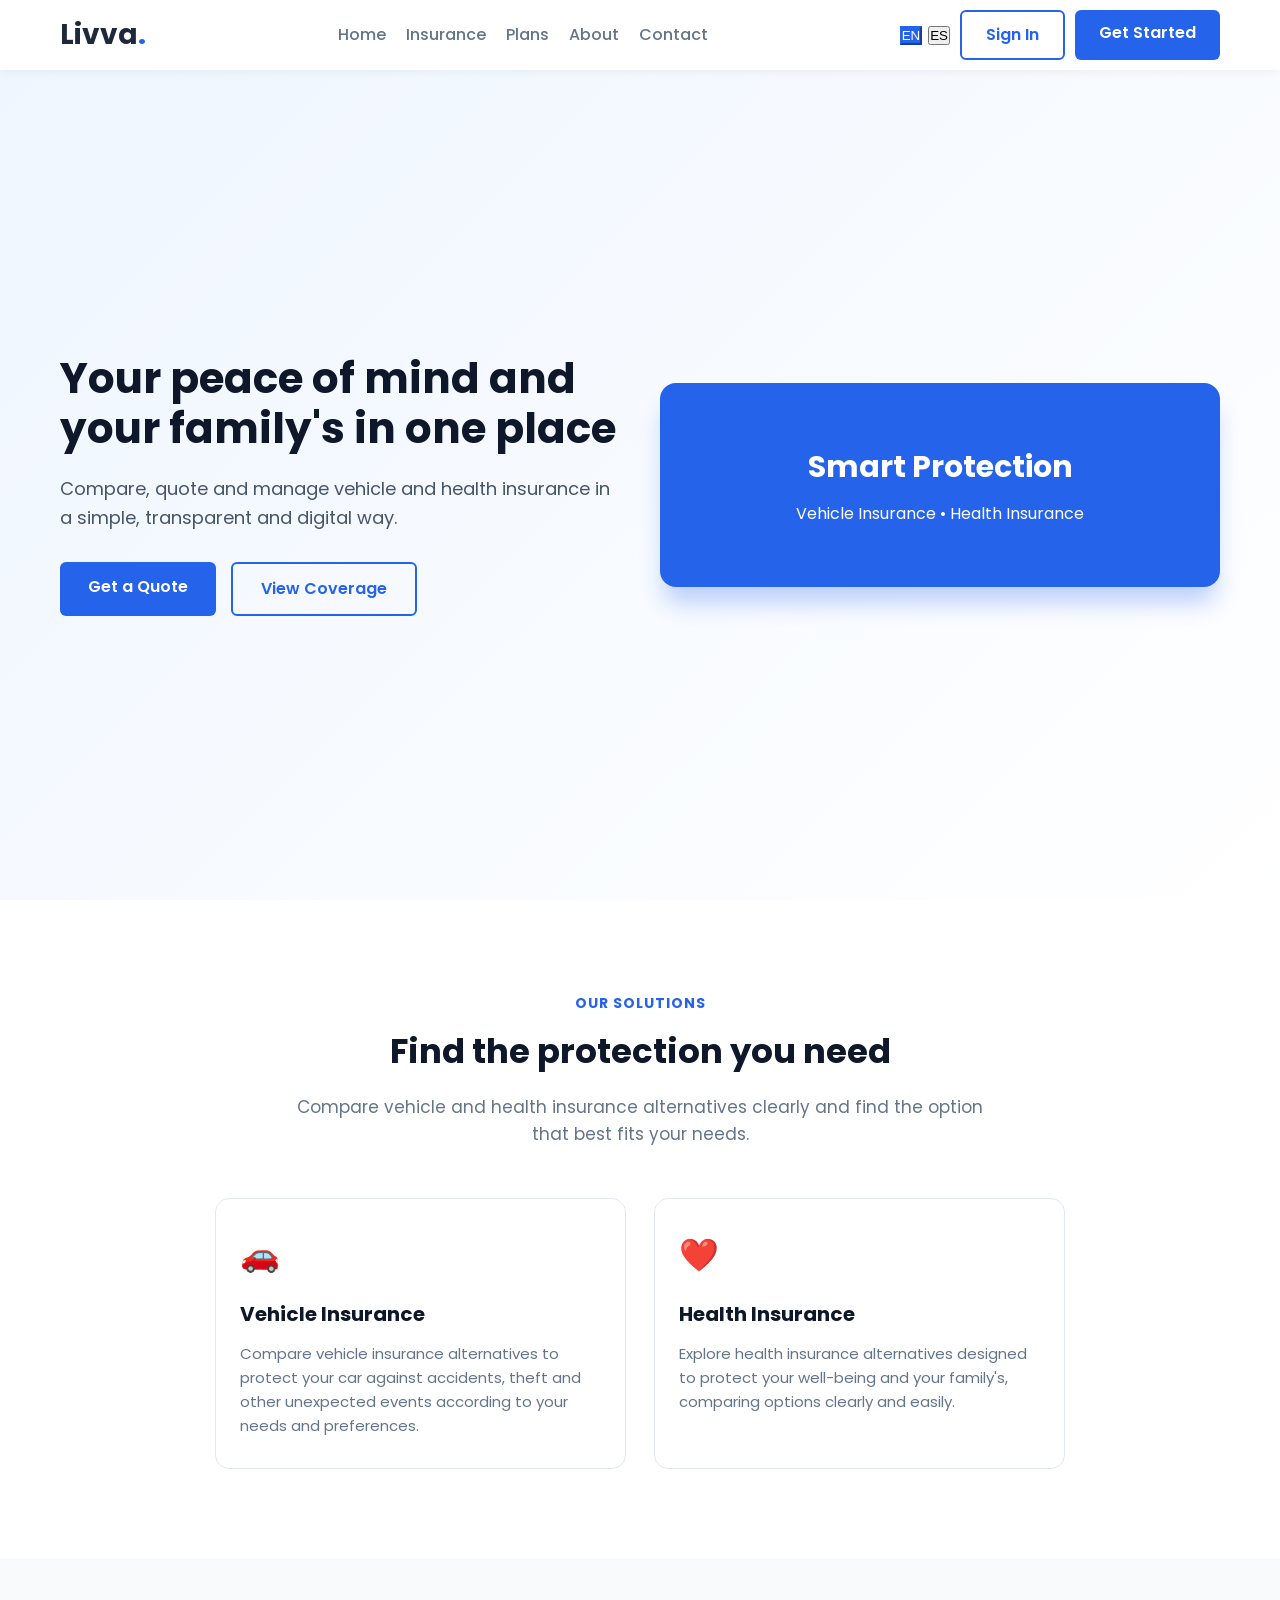
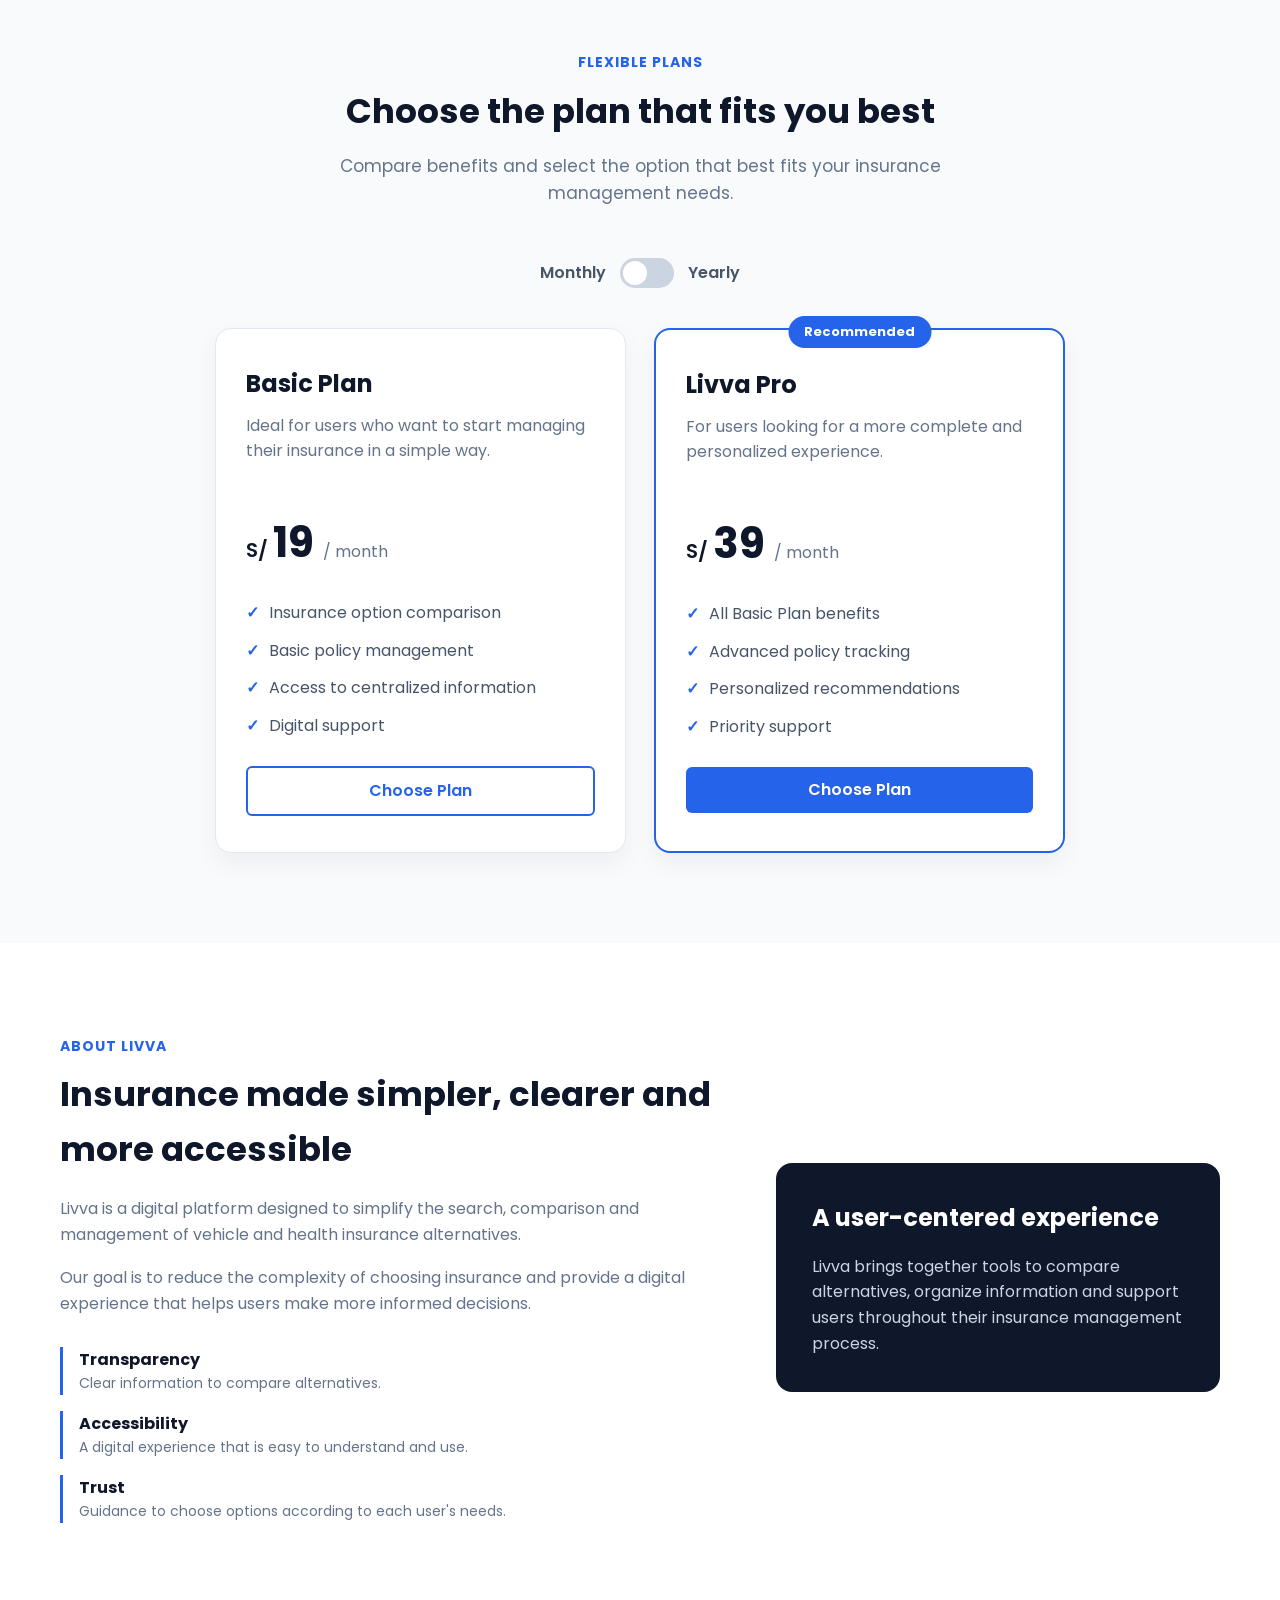
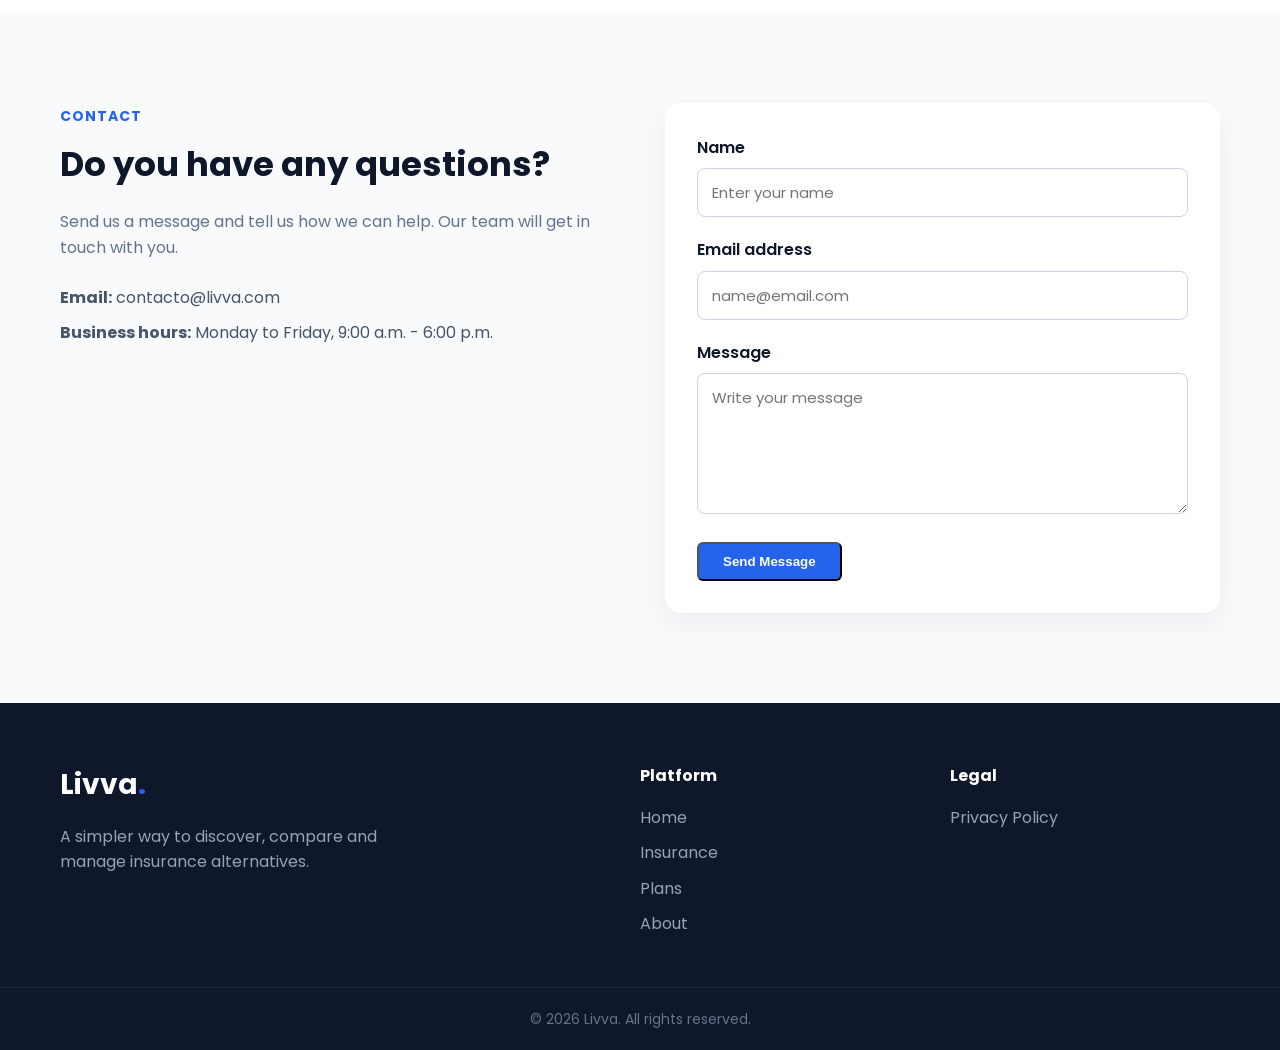
==== commit 371744b9: "fix: remove terms and conditions link" ====
--- a/index.html
+++ b/index.html
@@ -829,13 +829,6 @@
 
             <a
                     href="#"
-                    data-i18n="footer.terms"
-            >
-                Terms & Conditions
-            </a>
-
-            <a
-                    href="#"
                     data-i18n="footer.privacy"
             >
                 Privacy Policy
@@ -865,4 +858,4 @@
 
 </body>
 
-</html>+</html>
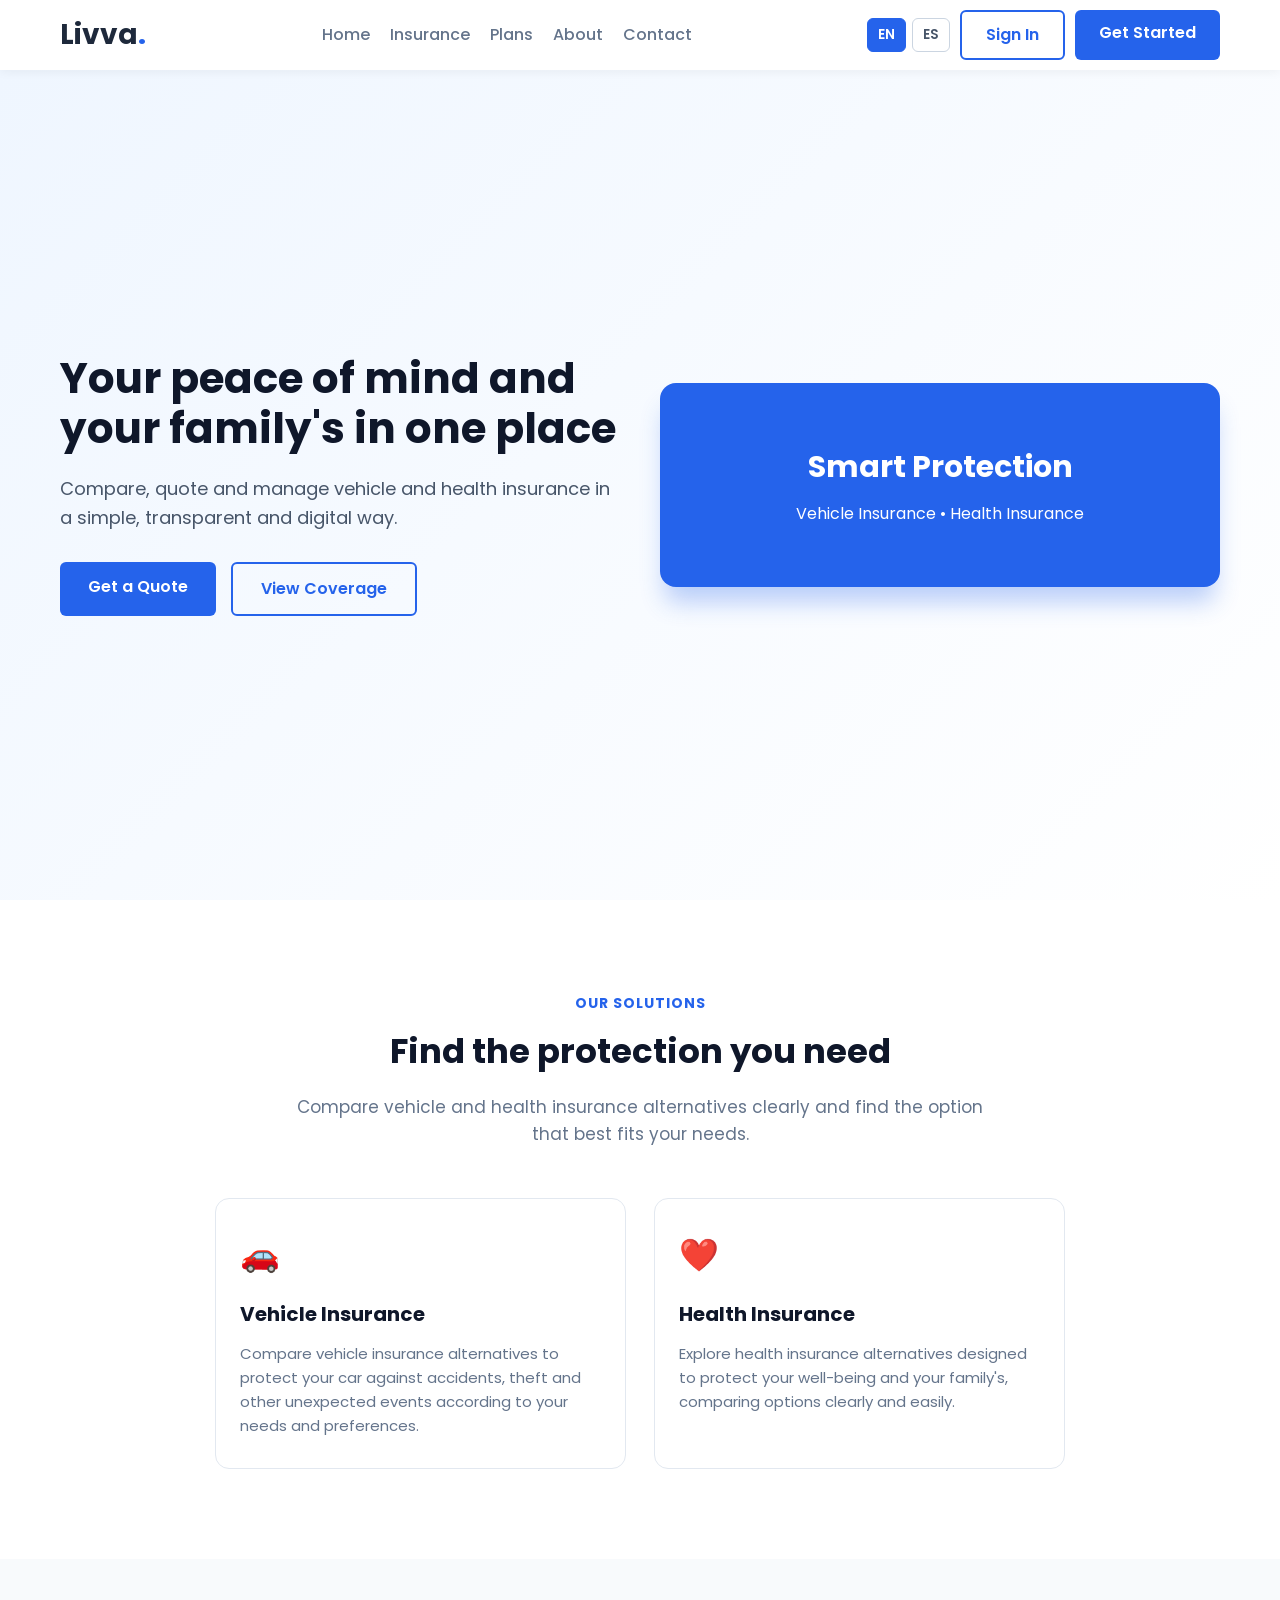
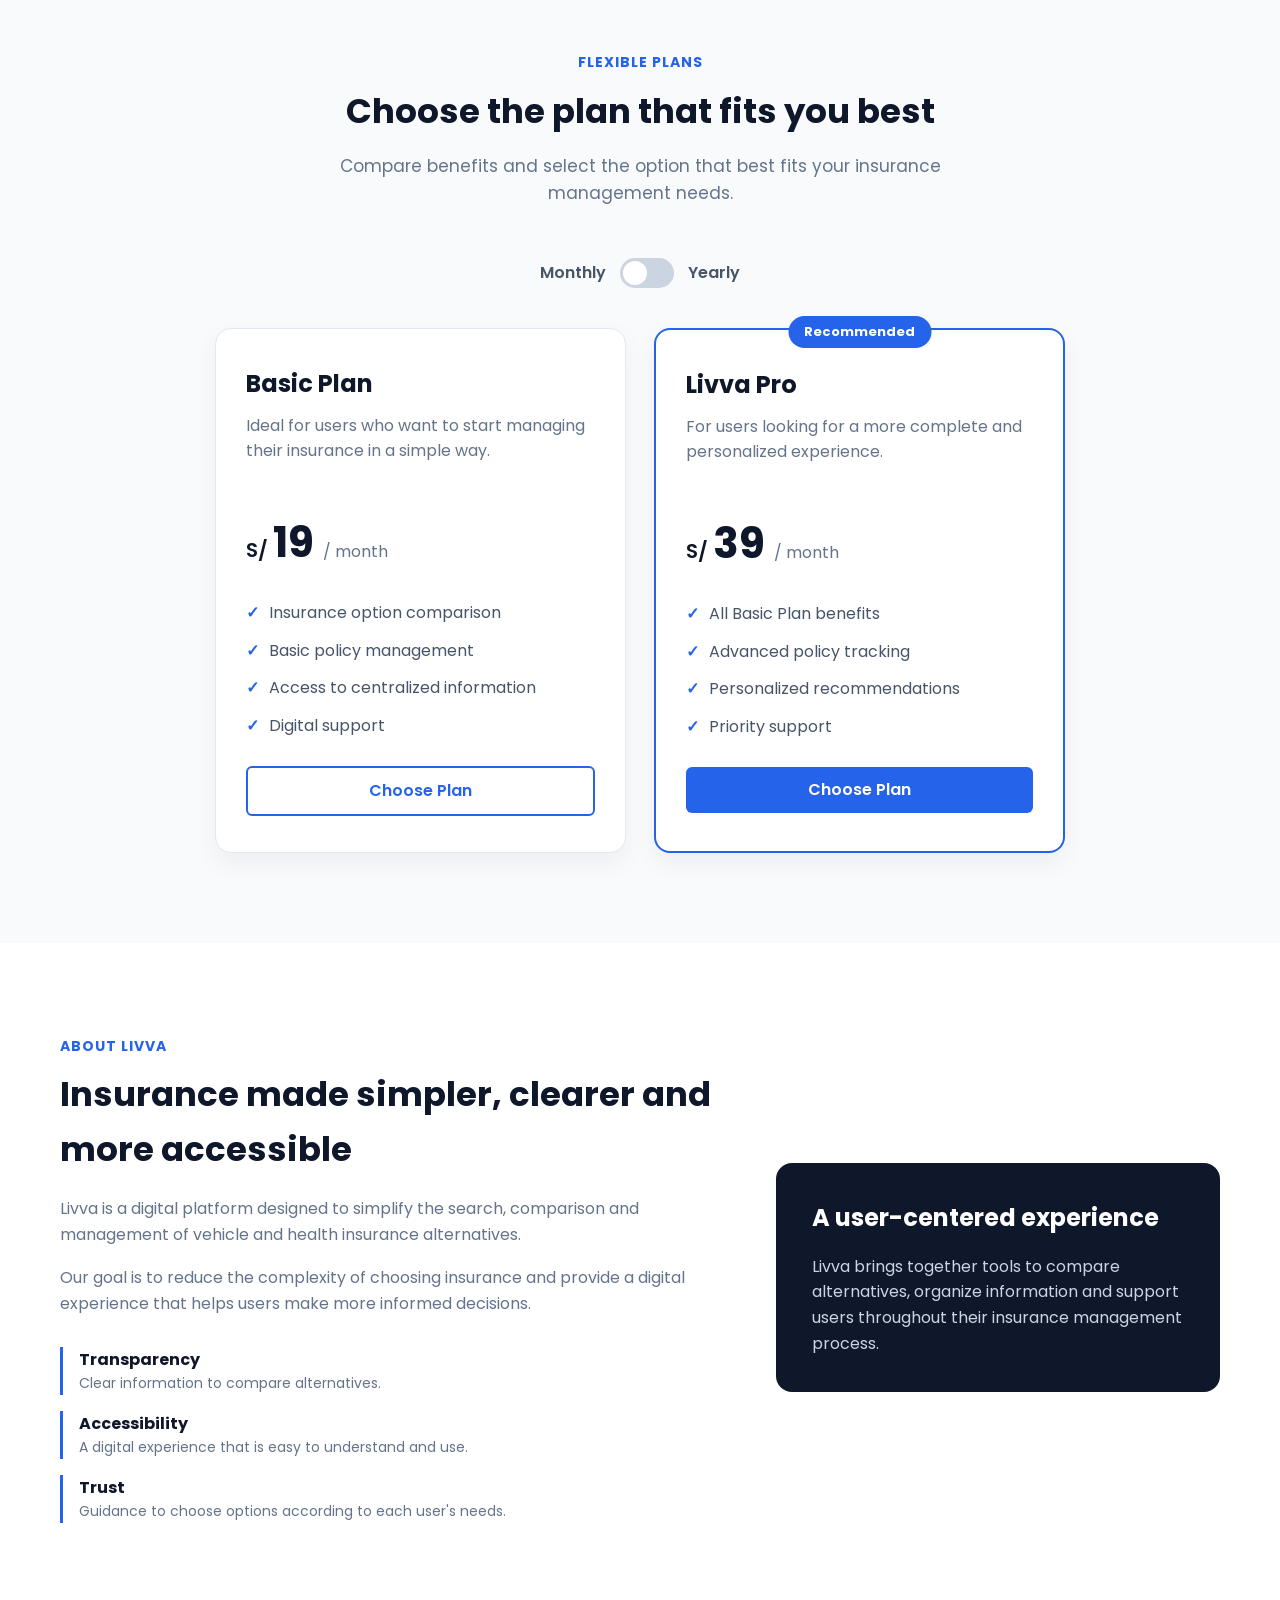
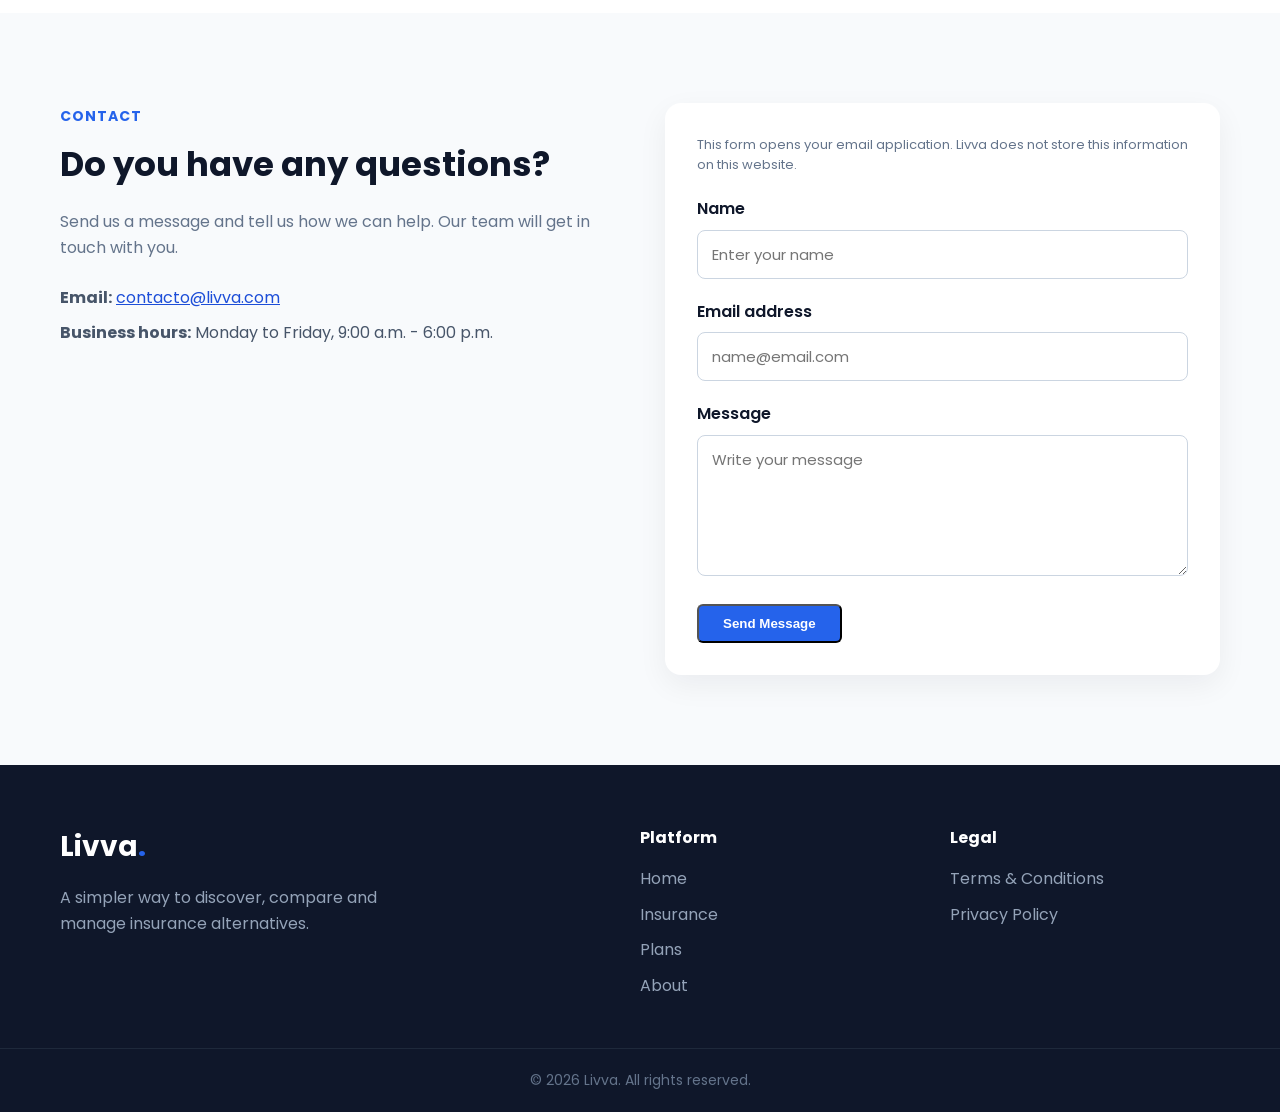
==== commit c6153ab2: "feat: polish landing page experience" ====
--- a/index.html
+++ b/index.html
@@ -9,21 +9,29 @@
             content="width=device-width, initial-scale=1.0"
     >
 
-    <title>Livva - Smart insurance made simple</title>
+    <title data-i18n="meta.title">Livva - Smart insurance made simple</title>
 
     <meta
             name="description"
             content="Livva helps you compare and manage vehicle and health insurance options in a simple, clear and digital way."
+            data-i18n-content="meta.description"
     >
 
     <meta
             name="keywords"
             content="insurance, vehicle insurance, health insurance, insurance comparison, Livva"
+            data-i18n-content="meta.keywords"
     >
 
     <meta
             name="author"
             content="Livva Care"
+    >
+
+    <link
+            rel="icon"
+            href="favicon.svg"
+            type="image/svg+xml"
     >
 
     <link
@@ -50,6 +58,14 @@
 
 <body>
 
+<a
+        href="#contenido-principal"
+        class="skip-link"
+        data-i18n="a11y.skipToContent"
+>
+    Skip to main content
+</a>
+
 <!-- Header -->
 
 <header class="header">
@@ -60,6 +76,7 @@
                 href="#inicio"
                 class="logo"
                 aria-label="Go to Livva home"
+                data-i18n-aria-label="a11y.home"
         >
             Livva<span>.</span>
         </a>
@@ -67,6 +84,7 @@
         <nav
                 class="nav-menu"
                 aria-label="Main navigation"
+                data-i18n-aria-label="a11y.mainNavigation"
         >
             <ul>
 
@@ -123,8 +141,9 @@
             <!-- Language selector -->
 
             <div
-                    class="language-switcher"
-                    aria-label="Language selector"
+                class="language-switcher"
+                aria-label="Language selector"
+                data-i18n-aria-label="a11y.languageSelector"
             >
 
                 <button
@@ -132,6 +151,8 @@
                         class="lang-btn active"
                         type="button"
                         aria-label="Change language to English"
+                        aria-pressed="true"
+                        data-i18n-aria-label="a11y.changeToEnglish"
                 >
                     EN
                 </button>
@@ -141,6 +162,8 @@
                         class="lang-btn"
                         type="button"
                         aria-label="Cambiar idioma a español"
+                        aria-pressed="false"
+                        data-i18n-aria-label="a11y.changeToSpanish"
                 >
                     ES
                 </button>
@@ -169,7 +192,7 @@
 
 </header>
 
-<main>
+<main id="contenido-principal">
 
     <!-- Hero -->
 
@@ -363,6 +386,7 @@
                         type="button"
                         aria-label="Switch between monthly and yearly billing"
                         aria-pressed="false"
+                        data-i18n-aria-label="a11y.billingToggle"
                 >
                     <span class="toggle-circle"></span>
                 </button>
@@ -438,7 +462,6 @@
                     <a
                             href="#contacto"
                             class="btn btn-outline plan-button"
-                            aria-label="Choose Basic Plan"
                             data-i18n="plans.choose"
                     >
                         Choose Plan
@@ -516,7 +539,6 @@
                     <a
                             href="#contacto"
                             class="btn btn-primary plan-button"
-                            aria-label="Choose Livva Pro"
                             data-i18n="plans.choose"
                     >
                         Choose Plan
@@ -661,7 +683,9 @@
                             Email:
                         </strong>
 
-                        contacto@livva.com
+                        <a href="mailto:contacto@livva.com">
+                            contacto@livva.com
+                        </a>
                     </p>
 
                     <p>
@@ -679,7 +703,19 @@
             </div>
 
 
-            <form class="contact-form">
+            <form
+                    id="contactForm"
+                    class="contact-form"
+                    aria-describedby="contact-form-note"
+            >
+
+                <p
+                        id="contact-form-note"
+                        class="form-note"
+                        data-i18n="contact.formNotice"
+                >
+                    This form opens your email application. Livva does not store this information on this website.
+                </p>
 
                 <div class="form-group">
 
@@ -772,6 +808,7 @@
                     href="#inicio"
                     class="logo footer-logo"
                     aria-label="Go to Livva home"
+                    data-i18n-aria-label="a11y.home"
             >
                 Livva<span>.</span>
             </a>
@@ -828,7 +865,14 @@
             </h3>
 
             <a
-                    href="#"
+                    href="terms.html"
+                    data-i18n="footer.terms"
+            >
+                Terms &amp; Conditions
+            </a>
+
+            <a
+                    href="privacy.html"
                     data-i18n="footer.privacy"
             >
                 Privacy Policy
--- a/styles.css
+++ b/styles.css
@@ -6,6 +6,10 @@
 
 html {
     scroll-behavior: smooth;
+}
+
+section {
+    scroll-margin-top: 90px;
 }
 
 body {
@@ -13,6 +17,30 @@
     color: #333333;
     line-height: 1.6;
     background-color: #f8f9fa;
+}
+
+.skip-link {
+    position: fixed;
+    top: 12px;
+    left: 12px;
+    z-index: 1000;
+    padding: 10px 16px;
+    border-radius: 6px;
+    color: #ffffff;
+    background-color: #0f172a;
+    transform: translateY(-150%);
+}
+
+.skip-link:focus {
+    transform: translateY(0);
+}
+
+a:focus-visible,
+button:focus-visible,
+input:focus-visible,
+textarea:focus-visible {
+    outline: 3px solid #f59e0b;
+    outline-offset: 3px;
 }
 
 .container {
@@ -462,11 +490,21 @@
     color: #475569;
 }
 
+.contact-details a {
+    color: #1d4ed8;
+}
+
 .contact-form {
     padding: 32px;
     border-radius: 16px;
     background-color: #ffffff;
     box-shadow: 0 10px 30px rgba(15, 23, 42, 0.06);
+}
+
+.form-note {
+    margin-bottom: 20px;
+    color: #64748b;
+    font-size: 13px;
 }
 
 .form-group {
@@ -550,250 +588,13 @@
     font-size: 14px;
 }
 
-/* Responsive Design */
-
-@media (max-width: 900px) {
-    .navbar {
-        flex-wrap: wrap;
-        gap: 16px;
-        padding-top: 15px;
-        padding-bottom: 15px;
-    }
-
-    .nav-menu {
-        order: 3;
-        width: 100%;
-    }
-
-    .nav-menu ul {
-        justify-content: center;
-        flex-wrap: wrap;
-    }
-
-    .hero-container,
-    .about-container,
-    .contact-container {
-        grid-template-columns: 1fr;
-    }
-
-    .hero {
-        padding: 60px 0;
-    }
-
-    .hero-text {
-        text-align: center;
-    }
-
-    .hero-cta {
-        justify-content: center;
-        flex-wrap: wrap;
-    }
-
-    .services-grid {
-        grid-template-columns: repeat(2, 1fr);
-    }
-
-    .plans-grid {
-        grid-template-columns: 1fr;
-        max-width: 600px;
-    }
-
-    .footer-container {
-        grid-template-columns: 1fr 1fr;
-    }
-}
-
-@media (max-width: 600px) {
-    .container {
-        padding: 0 16px;
-    }
-
-    .navbar {
-        justify-content: center;
-    }
-
-    .logo {
-        width: 100%;
-        text-align: center;
-    }
-
-    .nav-menu ul {
-        gap: 12px;
-    }
-
-    .nav-buttons {
-        width: 100%;
-        justify-content: center;
-        flex-wrap: wrap;
-    }
-
-    .hero-text h1 {
-        font-size: 34px;
-    }
-
-    .hero-text p {
-        font-size: 16px;
-    }
-
-    .services-grid {
-        grid-template-columns: 1fr;
-    }
-
-    .section-heading h2,
-    .about-content h2,
-    .contact-info h2 {
-        font-size: 28px;
-    }
-
-    .footer-container {
-        grid-template-columns: 1fr;
-    }
-
-    .footer-brand,
-    .footer-links {
-        text-align: center;
-    }
-}
-
-/* Responsive Design */
-
-@media (max-width: 900px) {
-    .navbar {
-        flex-wrap: wrap;
-        gap: 16px;
-        padding-top: 15px;
-        padding-bottom: 15px;
-    }
-
-    .nav-menu {
-        order: 3;
-        width: 100%;
-    }
-
-    .nav-menu ul {
-        justify-content: center;
-        flex-wrap: wrap;
-    }
-
-    .hero-container,
-    .about-container,
-    .contact-container {
-        grid-template-columns: 1fr;
-    }
-
-    .hero {
-        padding: 60px 0;
-    }
-
-    .hero-text {
-        text-align: center;
-    }
-
-    .hero-cta {
-        justify-content: center;
-        flex-wrap: wrap;
-    }
-
-    .services-grid {
-        grid-template-columns: repeat(2, 1fr);
-    }
-
-    .plans-grid {
-        grid-template-columns: 1fr;
-        max-width: 600px;
-    }
-
-    .footer-container {
-        grid-template-columns: 1fr 1fr;
-    }
-}
-
-@media (max-width: 600px) {
-    .container {
-        padding: 0 16px;
-    }
-
-    .navbar {
-        justify-content: center;
-    }
-
-    .logo {
-        width: 100%;
-        text-align: center;
-    }
-
-    .nav-menu ul {
-        gap: 12px;
-        font-size: 14px;
-    }
-
-    .nav-buttons {
-        width: 100%;
-        justify-content: center;
-        flex-wrap: wrap;
-    }
-
-    .hero {
-        padding: 45px 0;
-    }
-
-    .hero-text h1 {
-        font-size: 34px;
-    }
-
-    .hero-text p {
-        font-size: 16px;
-    }
-
-    .hero-cta {
-        flex-direction: column;
-    }
-
-    .hero-cta .btn {
-        width: 100%;
-        text-align: center;
-    }
-
-    .hero-image .image-card {
-        padding: 45px 20px;
-    }
-
-    .services-grid {
-        grid-template-columns: 1fr;
-    }
-
-    .section-heading h2,
-    .about-content h2,
-    .contact-info h2 {
-        font-size: 28px;
-    }
-
-    .contact-form {
-        padding: 24px 18px;
-    }
-
-    .footer-container {
-        grid-template-columns: 1fr;
-    }
-
-    .footer-brand,
-    .footer-links {
-        text-align: center;
-    }
-
-    .footer-brand p {
-        margin-left: auto;
-        margin-right: auto;
-    }
-}
-
 .language-switcher {
     display: flex;
     gap: 6px;
     align-items: center;
 }
 
-:lang-btn {
+.lang-btn {
     padding: 6px 10px;
     border: 1px solid #cbd5e1;
     border-radius: 6px;
@@ -810,3 +611,190 @@
     color: #ffffff;
 }
 
+/* Legal pages */
+
+.legal-page {
+    min-height: 100vh;
+    padding: 70px 0;
+    background-color: #ffffff;
+}
+
+.legal-document {
+    max-width: 820px;
+    margin: 0 auto;
+}
+
+.legal-document h1 {
+    margin-bottom: 12px;
+    color: #0f172a;
+    font-size: 38px;
+}
+
+.legal-document h2 {
+    margin-top: 34px;
+    margin-bottom: 12px;
+    color: #0f172a;
+    font-size: 24px;
+}
+
+.legal-document p,
+.legal-document li {
+    color: #475569;
+}
+
+.legal-document ul {
+    margin: 12px 0 0 24px;
+}
+
+.legal-divider {
+    margin: 48px 0;
+    border: 0;
+    border-top: 1px solid #e2e8f0;
+}
+
+.legal-back-link {
+    display: inline-block;
+    margin-bottom: 30px;
+    color: #1d4ed8;
+}
+
+/* Responsive Design */
+
+@media (max-width: 900px) {
+    .navbar {
+        flex-wrap: wrap;
+        gap: 16px;
+        padding-top: 15px;
+        padding-bottom: 15px;
+    }
+
+    .nav-menu {
+        order: 3;
+        width: 100%;
+    }
+
+    .nav-menu ul {
+        justify-content: center;
+        flex-wrap: wrap;
+    }
+
+    .hero-container,
+    .about-container,
+    .contact-container {
+        grid-template-columns: 1fr;
+    }
+
+    .hero {
+        padding: 60px 0;
+    }
+
+    .hero-text {
+        text-align: center;
+    }
+
+    .hero-cta {
+        justify-content: center;
+        flex-wrap: wrap;
+    }
+
+    .services-grid {
+        grid-template-columns: repeat(2, 1fr);
+    }
+
+    .plans-grid {
+        grid-template-columns: 1fr;
+        max-width: 600px;
+    }
+
+    .footer-container {
+        grid-template-columns: 1fr 1fr;
+    }
+}
+
+@media (max-width: 600px) {
+    .header {
+        position: static;
+    }
+
+    section {
+        scroll-margin-top: 20px;
+    }
+
+    .container {
+        padding: 0 16px;
+    }
+
+    .navbar {
+        justify-content: center;
+    }
+
+    .logo {
+        width: 100%;
+        text-align: center;
+    }
+
+    .nav-menu ul {
+        gap: 12px;
+        font-size: 14px;
+    }
+
+    .nav-buttons {
+        width: 100%;
+        justify-content: center;
+        flex-wrap: wrap;
+    }
+
+    .hero {
+        padding: 45px 0;
+    }
+
+    .hero-text h1 {
+        font-size: 34px;
+    }
+
+    .hero-text p {
+        font-size: 16px;
+    }
+
+    .hero-cta {
+        flex-direction: column;
+    }
+
+    .hero-cta .btn {
+        width: 100%;
+        text-align: center;
+    }
+
+    .hero-image .image-card {
+        padding: 45px 20px;
+    }
+
+    .services-grid {
+        grid-template-columns: 1fr;
+    }
+
+    .section-heading h2,
+    .about-content h2,
+    .contact-info h2 {
+        font-size: 28px;
+    }
+
+    .contact-form {
+        padding: 24px 18px;
+    }
+
+    .footer-container {
+        grid-template-columns: 1fr;
+    }
+
+    .footer-brand,
+    .footer-links {
+        text-align: center;
+    }
+
+    .footer-brand p {
+        margin-left: auto;
+        margin-right: auto;
+    }
+}
+
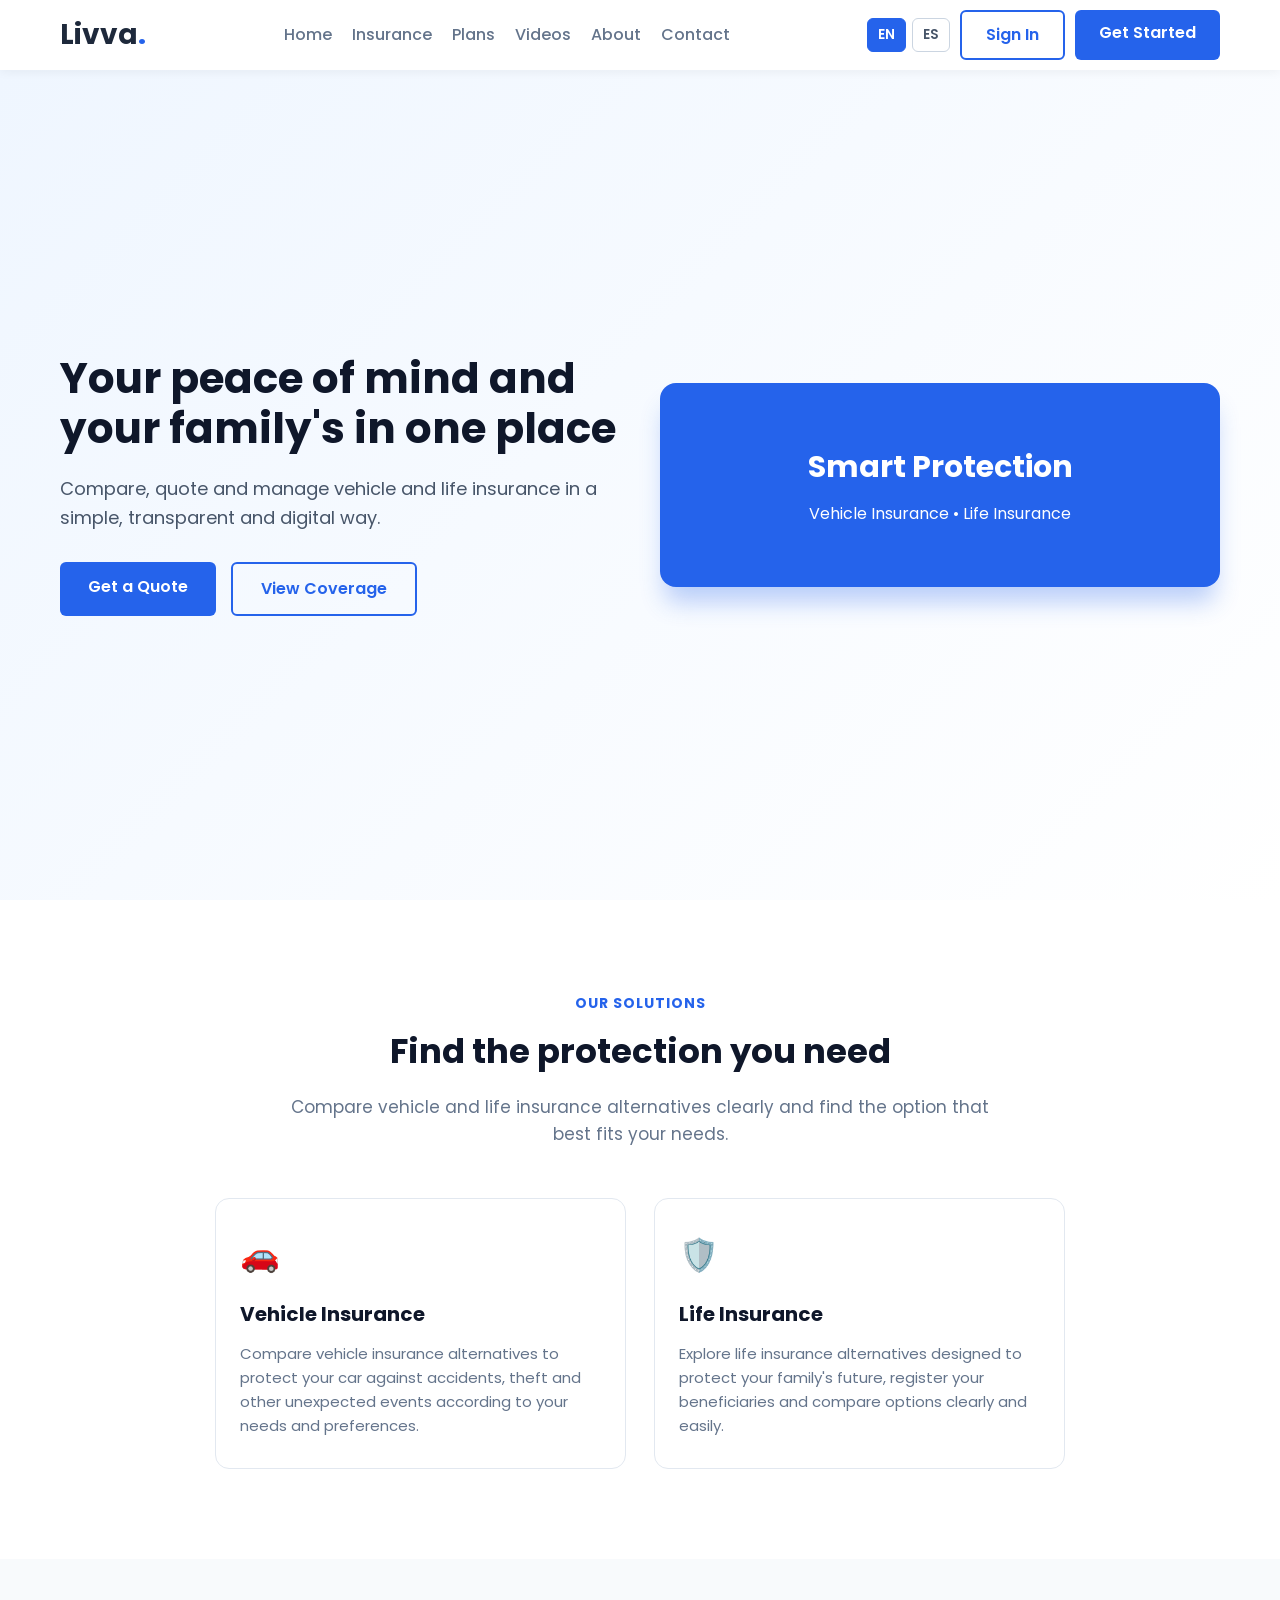
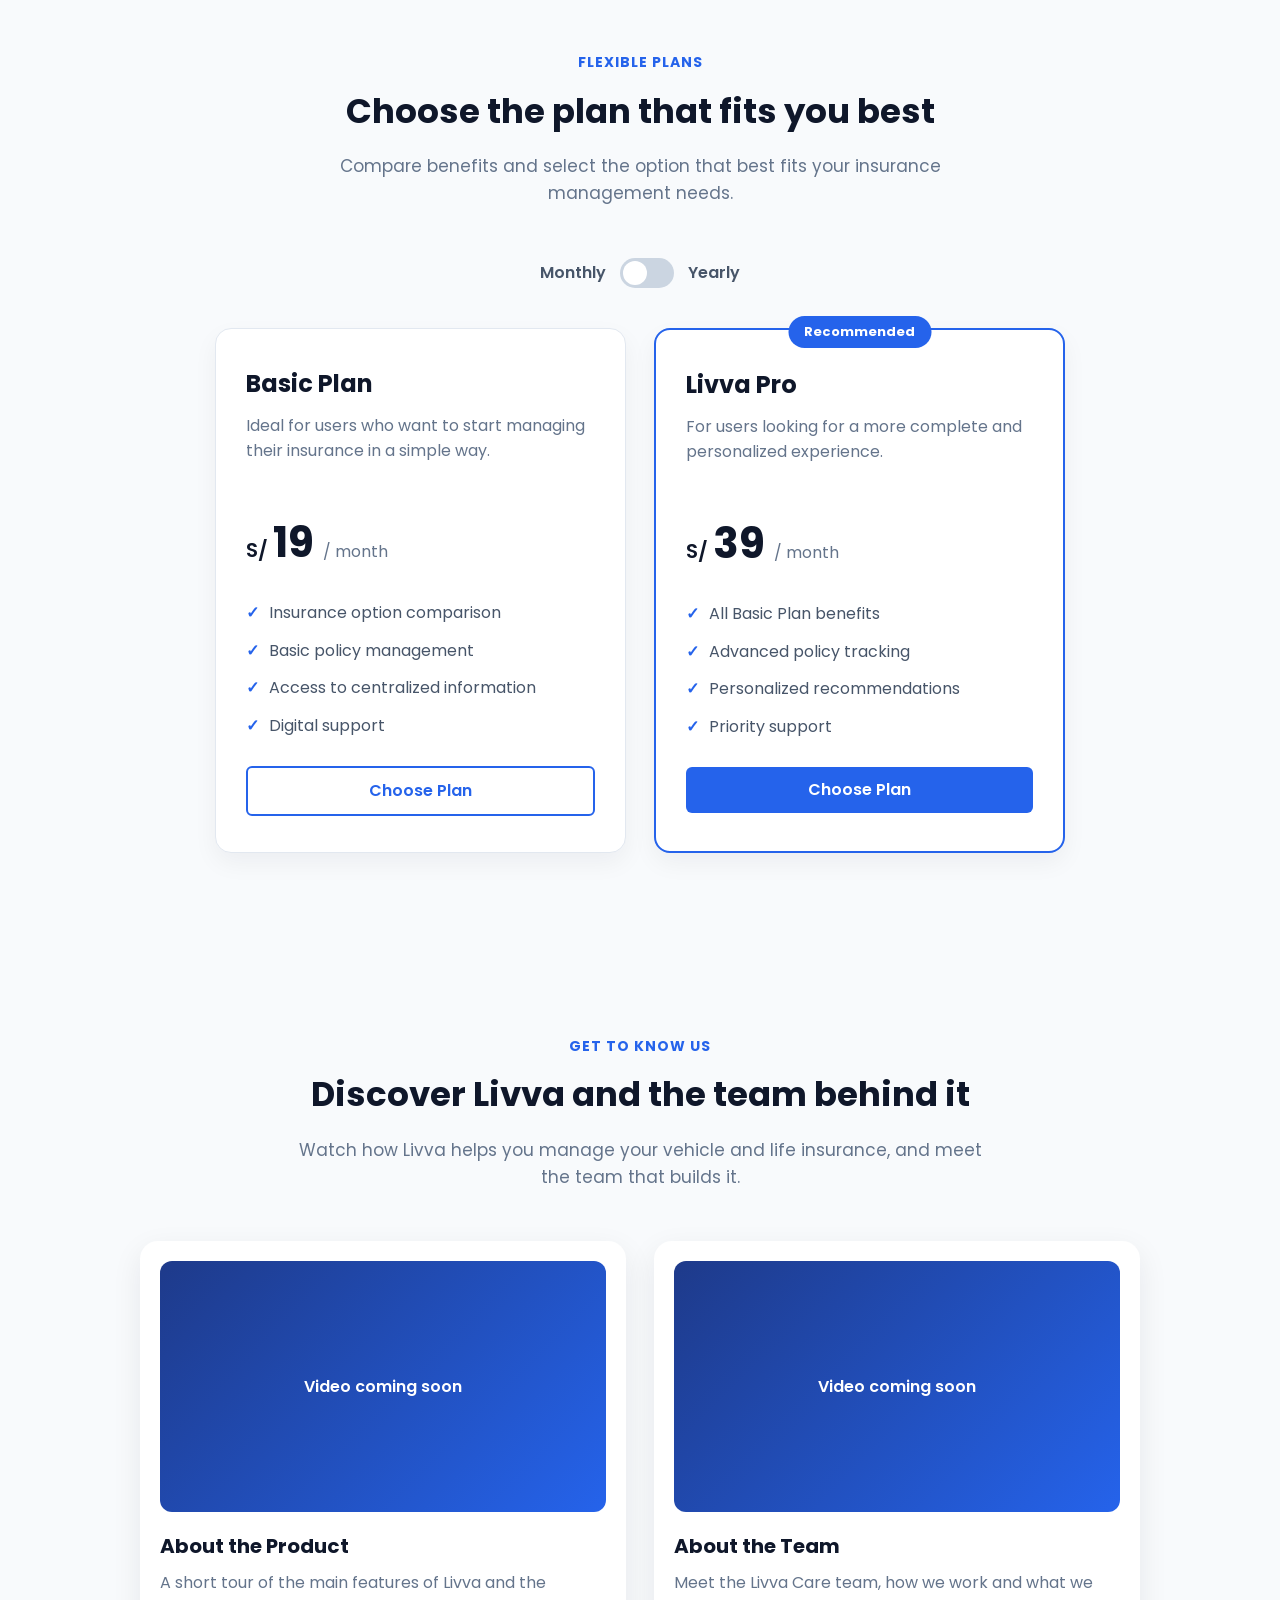
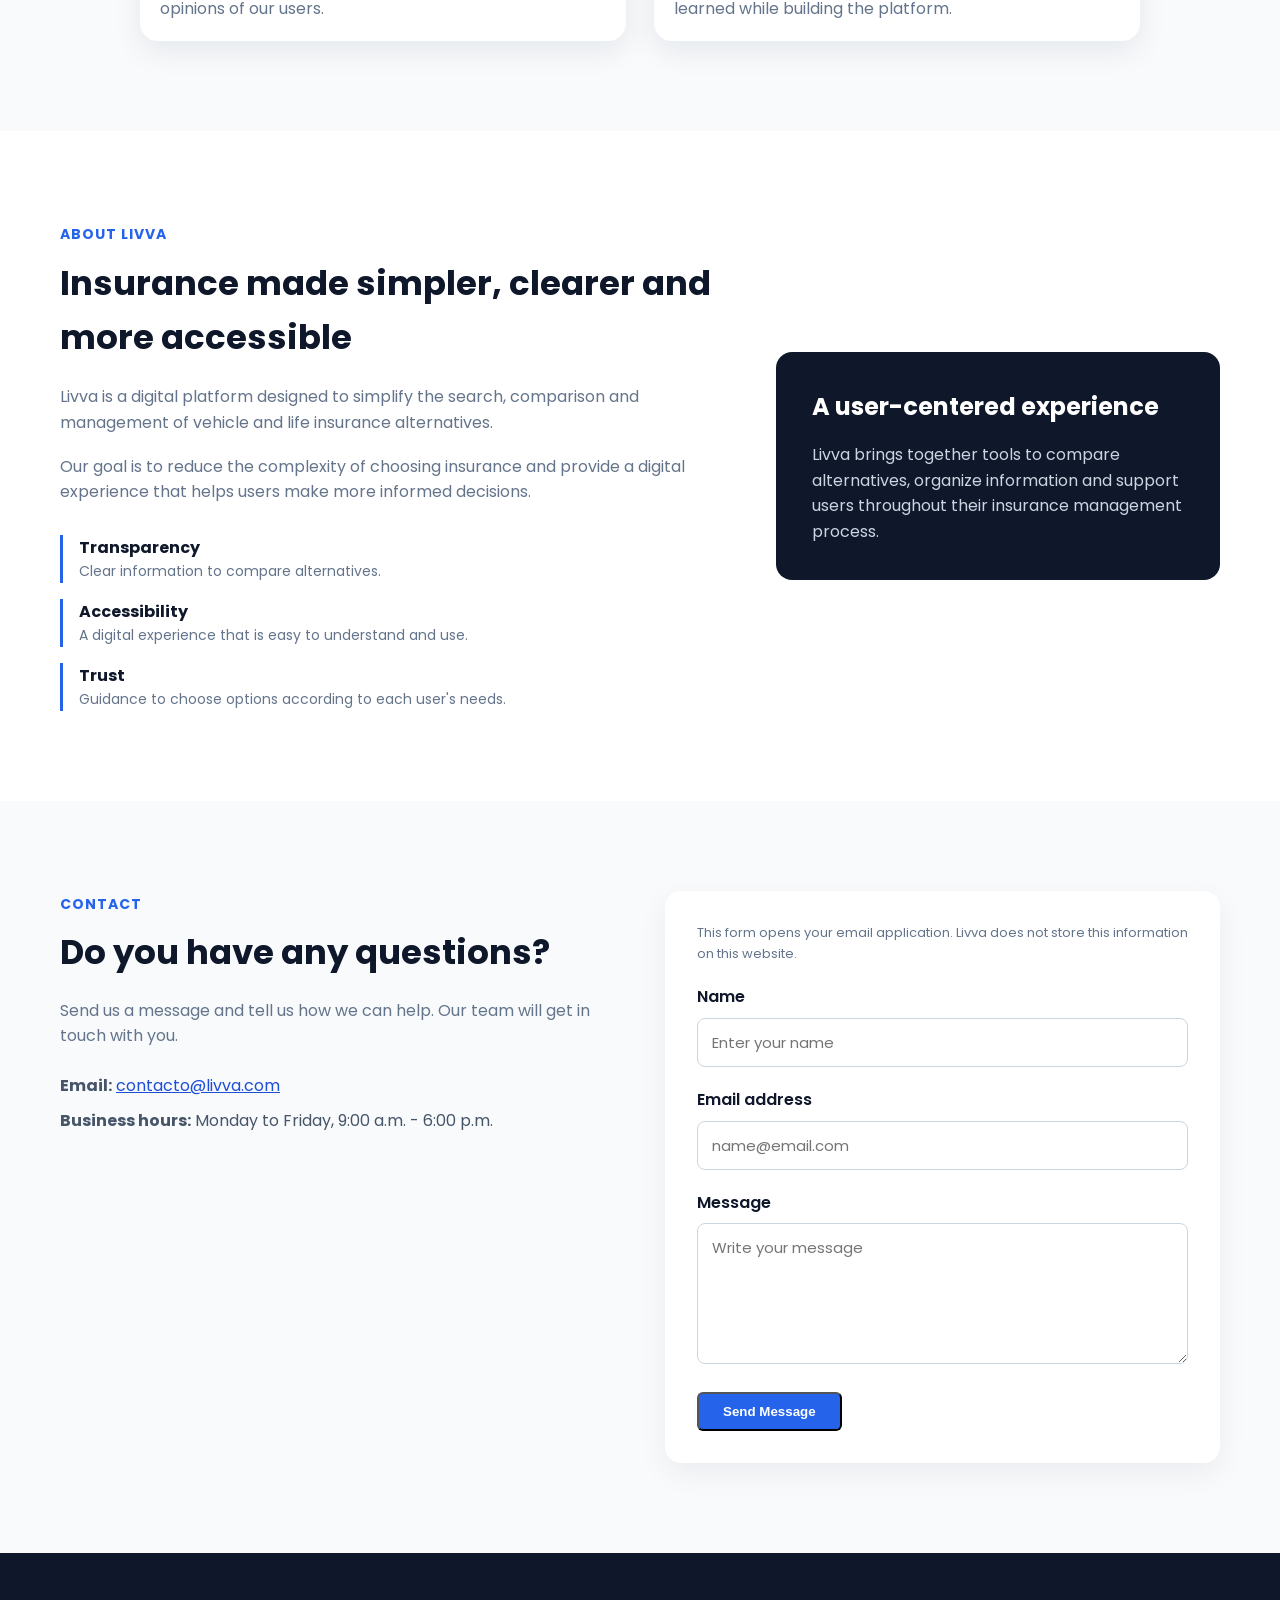
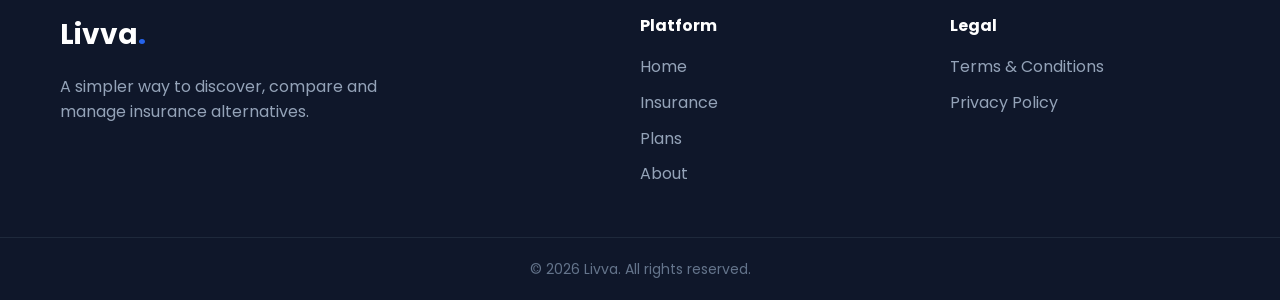
==== commit 57dfeaef: "feat: update landing for av2 with life insurance, web app links and videos section" ====
--- a/index.html
+++ b/index.html
@@ -13,13 +13,13 @@
 
     <meta
             name="description"
-            content="Livva helps you compare and manage vehicle and health insurance options in a simple, clear and digital way."
+            content="Livva helps you compare and manage vehicle and life insurance options in a simple, clear and digital way."
             data-i18n-content="meta.description"
     >
 
     <meta
             name="keywords"
-            content="insurance, vehicle insurance, health insurance, insurance comparison, Livva"
+            content="insurance, vehicle insurance, life insurance, insurance comparison, Livva"
             data-i18n-content="meta.keywords"
     >
 
@@ -52,7 +52,7 @@
 
     <link
             rel="stylesheet"
-            href="styles.css"
+            href="styles.css?v=1.2.0"
     >
 </head>
 
@@ -115,6 +115,14 @@
                     </a>
                 </li>
 
+                <li>
+                    <a
+                            href="#videos"
+                            data-i18n="nav.videos"
+                    >
+                        Videos
+                    </a>
+                </li>
                 <li>
                     <a
                             href="#nosotros"
@@ -171,7 +179,7 @@
             </div>
 
             <a
-                    href="#planes"
+                    href="https://livva-web-application.web.app/login"
                     class="btn btn-outline"
                     data-i18n="nav.login"
             >
@@ -179,7 +187,7 @@
             </a>
 
             <a
-                    href="#planes"
+                    href="https://livva-web-application.web.app/register"
                     class="btn btn-primary"
                     data-i18n="nav.start"
             >
@@ -210,7 +218,7 @@
                 </h1>
 
                 <p data-i18n="hero.description">
-                    Compare, quote and manage vehicle and health insurance
+                    Compare, quote and manage vehicle and life insurance
                     in a simple, transparent and digital way.
                 </p>
 
@@ -245,7 +253,7 @@
                     </h2>
 
                     <p data-i18n="hero.cardDescription">
-                        Vehicle Insurance • Health Insurance
+                        Vehicle Insurance • Life Insurance
                     </p>
 
                 </div>
@@ -280,7 +288,7 @@
                 </h2>
 
                 <p data-i18n="services.description">
-                    Compare vehicle and health insurance alternatives
+                    Compare vehicle and life insurance alternatives
                     clearly and find the option that best fits your needs.
                 </p>
 
@@ -312,7 +320,7 @@
                 </article>
 
 
-                <!-- Health Insurance -->
+                <!-- Life Insurance -->
 
                 <article class="service-card">
 
@@ -320,17 +328,17 @@
                             class="service-icon"
                             aria-hidden="true"
                     >
-                        ❤️
+                        🛡️
                     </div>
 
-                    <h3 data-i18n="services.healthTitle">
-                        Health Insurance
+                    <h3 data-i18n="services.lifeTitle">
+                        Life Insurance
                     </h3>
 
-                    <p data-i18n="services.healthDescription">
-                        Explore health insurance alternatives designed
-                        to protect your well-being and your family's,
-                        comparing options clearly and easily.
+                    <p data-i18n="services.lifeDescription">
+                        Explore life insurance alternatives designed
+                        to protect your family's future, register your
+                        beneficiaries and compare options clearly and easily.
                     </p>
 
                 </article>
@@ -460,7 +468,7 @@
                     </ul>
 
                     <a
-                            href="#contacto"
+                            href="https://livva-web-application.web.app/register"
                             class="btn btn-outline plan-button"
                             data-i18n="plans.choose"
                     >
@@ -537,12 +545,104 @@
                     </ul>
 
                     <a
-                            href="#contacto"
+                            href="https://livva-web-application.web.app/register"
                             class="btn btn-primary plan-button"
                             data-i18n="plans.choose"
                     >
                         Choose Plan
                     </a>
+
+                </article>
+
+            </div>
+
+        </div>
+
+    </section>
+
+
+    <!-- Videos -->
+
+    <section
+            id="videos"
+            class="videos"
+    >
+
+        <div class="container">
+
+            <div class="section-heading">
+
+                <span
+                        class="section-label"
+                        data-i18n="videos.label"
+                >
+                    Get to know us
+                </span>
+
+                <h2 data-i18n="videos.title">
+                    Discover Livva and the team behind it
+                </h2>
+
+                <p data-i18n="videos.description">
+                    Watch how Livva helps you manage your vehicle and
+                    life insurance, and meet the team that builds it.
+                </p>
+
+            </div>
+
+            <div class="videos-grid">
+
+                <!-- To publish a video, write its YouTube ID in data-youtube-id. -->
+
+                <article class="video-card">
+
+                    <div
+                            class="video-frame"
+                            data-youtube-id=""
+                            data-title-key="videos.productTitle"
+                    >
+                        <span
+                                class="video-placeholder"
+                                data-i18n="videos.comingSoon"
+                        >
+                            Video coming soon
+                        </span>
+                    </div>
+
+                    <h3 data-i18n="videos.productTitle">
+                        About the Product
+                    </h3>
+
+                    <p data-i18n="videos.productDescription">
+                        A short tour of the main features of Livva and
+                        the opinions of our users.
+                    </p>
+
+                </article>
+
+                <article class="video-card">
+
+                    <div
+                            class="video-frame"
+                            data-youtube-id=""
+                            data-title-key="videos.teamTitle"
+                    >
+                        <span
+                                class="video-placeholder"
+                                data-i18n="videos.comingSoon"
+                        >
+                            Video coming soon
+                        </span>
+                    </div>
+
+                    <h3 data-i18n="videos.teamTitle">
+                        About the Team
+                    </h3>
+
+                    <p data-i18n="videos.teamDescription">
+                        Meet the Livva Care team, how we work and what
+                        we learned while building the platform.
+                    </p>
 
                 </article>
 
@@ -578,7 +678,7 @@
                 <p data-i18n="about.description1">
                     Livva is a digital platform designed to simplify
                     the search, comparison and management of vehicle
-                    and health insurance alternatives.
+                    and life insurance alternatives.
                 </p>
 
                 <p data-i18n="about.description2">
@@ -897,8 +997,8 @@
 
 </footer>
 
-<script src="i18n.js"></script>
-<script src="script.js"></script>
+<script src="i18n.js?v=1.2.0"></script>
+<script src="script.js?v=1.2.0"></script>
 
 </body>
 
--- a/styles.css
+++ b/styles.css
@@ -613,6 +613,18 @@
 
 /* Legal pages */
 
+.legal-header {
+    background-color: #ffffff;
+    border-bottom: 1px solid #e2e8f0;
+}
+
+.legal-nav {
+    display: flex;
+    min-height: 70px;
+    align-items: center;
+    justify-content: space-between;
+}
+
 .legal-page {
     min-height: 100vh;
     padding: 70px 0;
@@ -733,6 +745,11 @@
         text-align: center;
     }
 
+    .legal-nav .logo {
+        width: auto;
+        text-align: left;
+    }
+
     .nav-menu ul {
         gap: 12px;
         font-size: 14px;
@@ -798,3 +815,65 @@
     }
 }
 
+
+/* Videos */
+
+.videos {
+    padding: 90px 0;
+    background-color: #f8fafc;
+}
+
+.videos-grid {
+    max-width: 1000px;
+    margin: 0 auto;
+    display: grid;
+    grid-template-columns: repeat(2, 1fr);
+    gap: 28px;
+}
+
+.video-card {
+    padding: 20px;
+    border-radius: 18px;
+    background-color: #ffffff;
+    box-shadow: 0 10px 30px rgba(15, 23, 42, 0.08);
+}
+
+.video-card h3 {
+    margin: 18px 0 8px;
+    font-size: 20px;
+    color: #0f172a;
+}
+
+.video-card p {
+    color: #64748b;
+}
+
+.video-frame {
+    position: relative;
+    aspect-ratio: 16 / 9;
+    border-radius: 12px;
+    overflow: hidden;
+    display: flex;
+    align-items: center;
+    justify-content: center;
+    background: linear-gradient(135deg, #1e3a8a, #2563eb);
+}
+
+.video-frame iframe {
+    position: absolute;
+    inset: 0;
+    width: 100%;
+    height: 100%;
+    border: 0;
+}
+
+.video-placeholder {
+    font-weight: 600;
+    color: #ffffff;
+}
+
+@media (max-width: 768px) {
+    .videos-grid {
+        grid-template-columns: 1fr;
+    }
+}
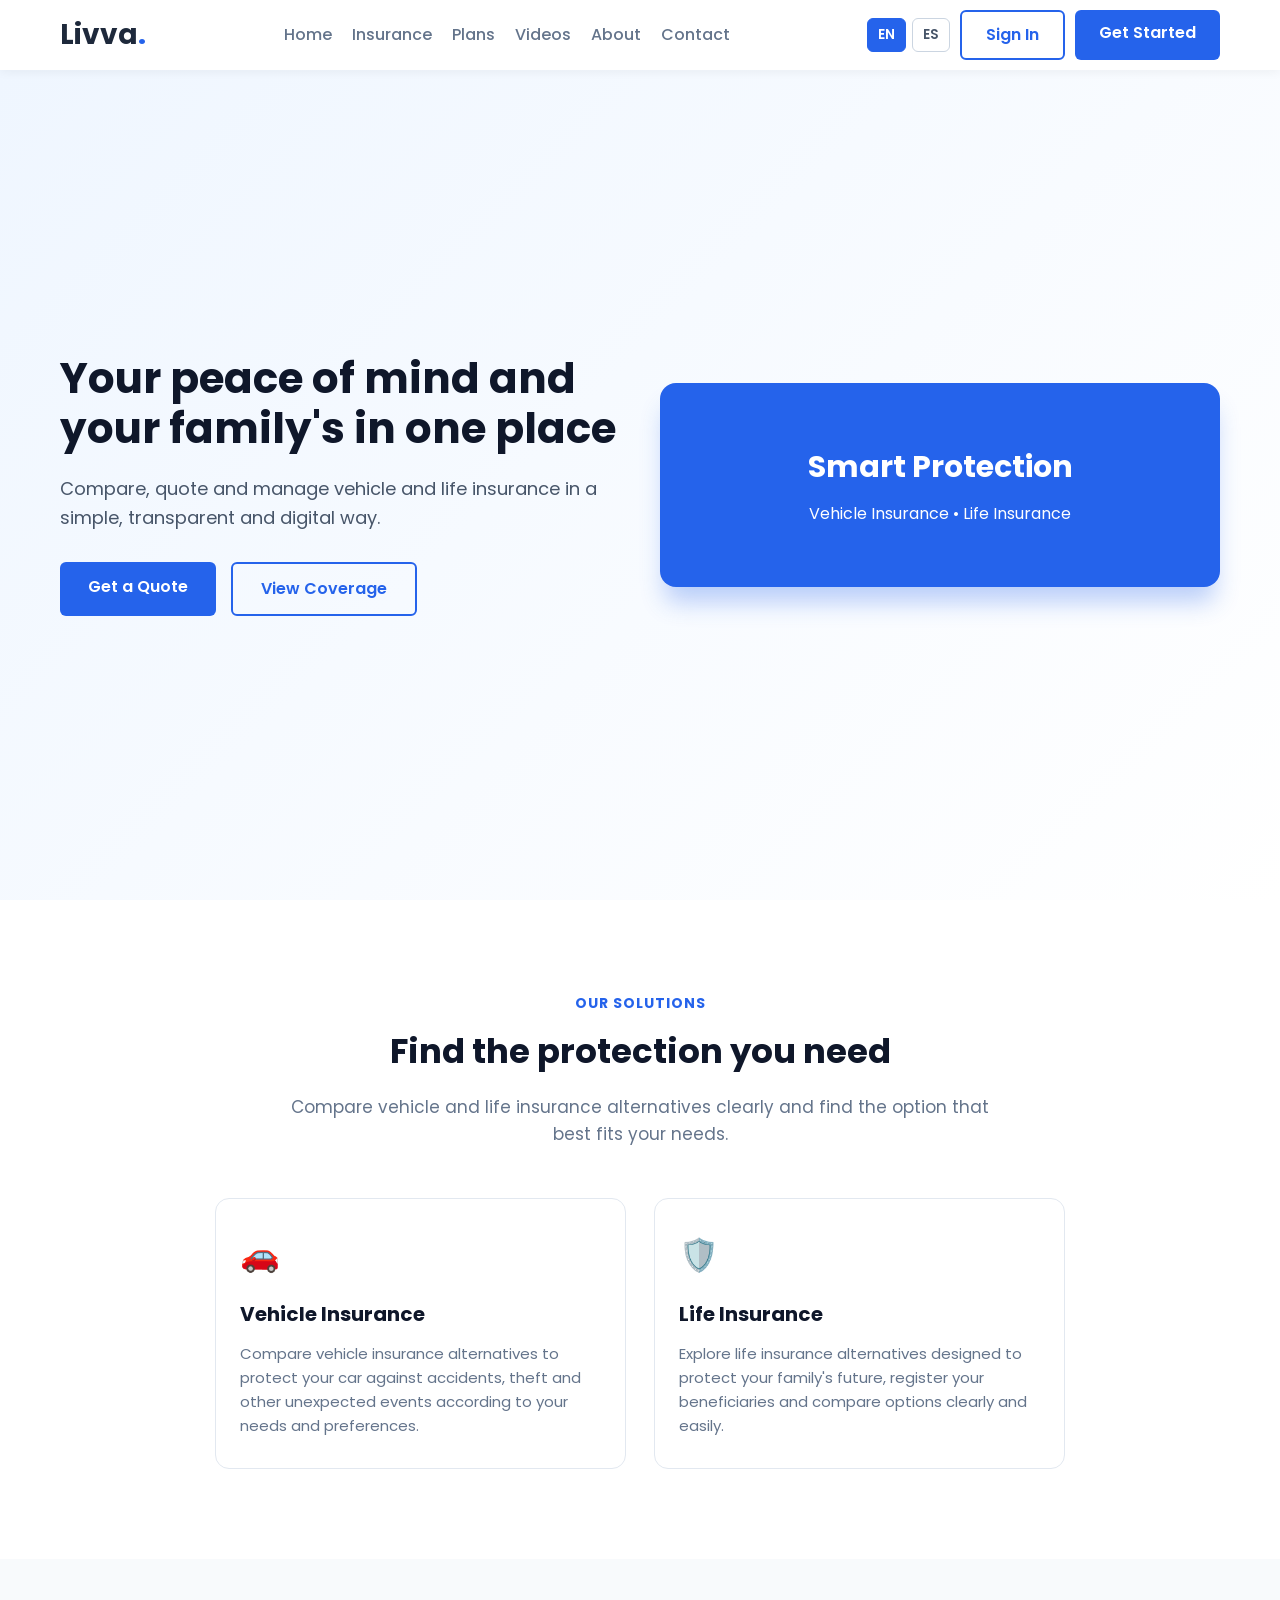
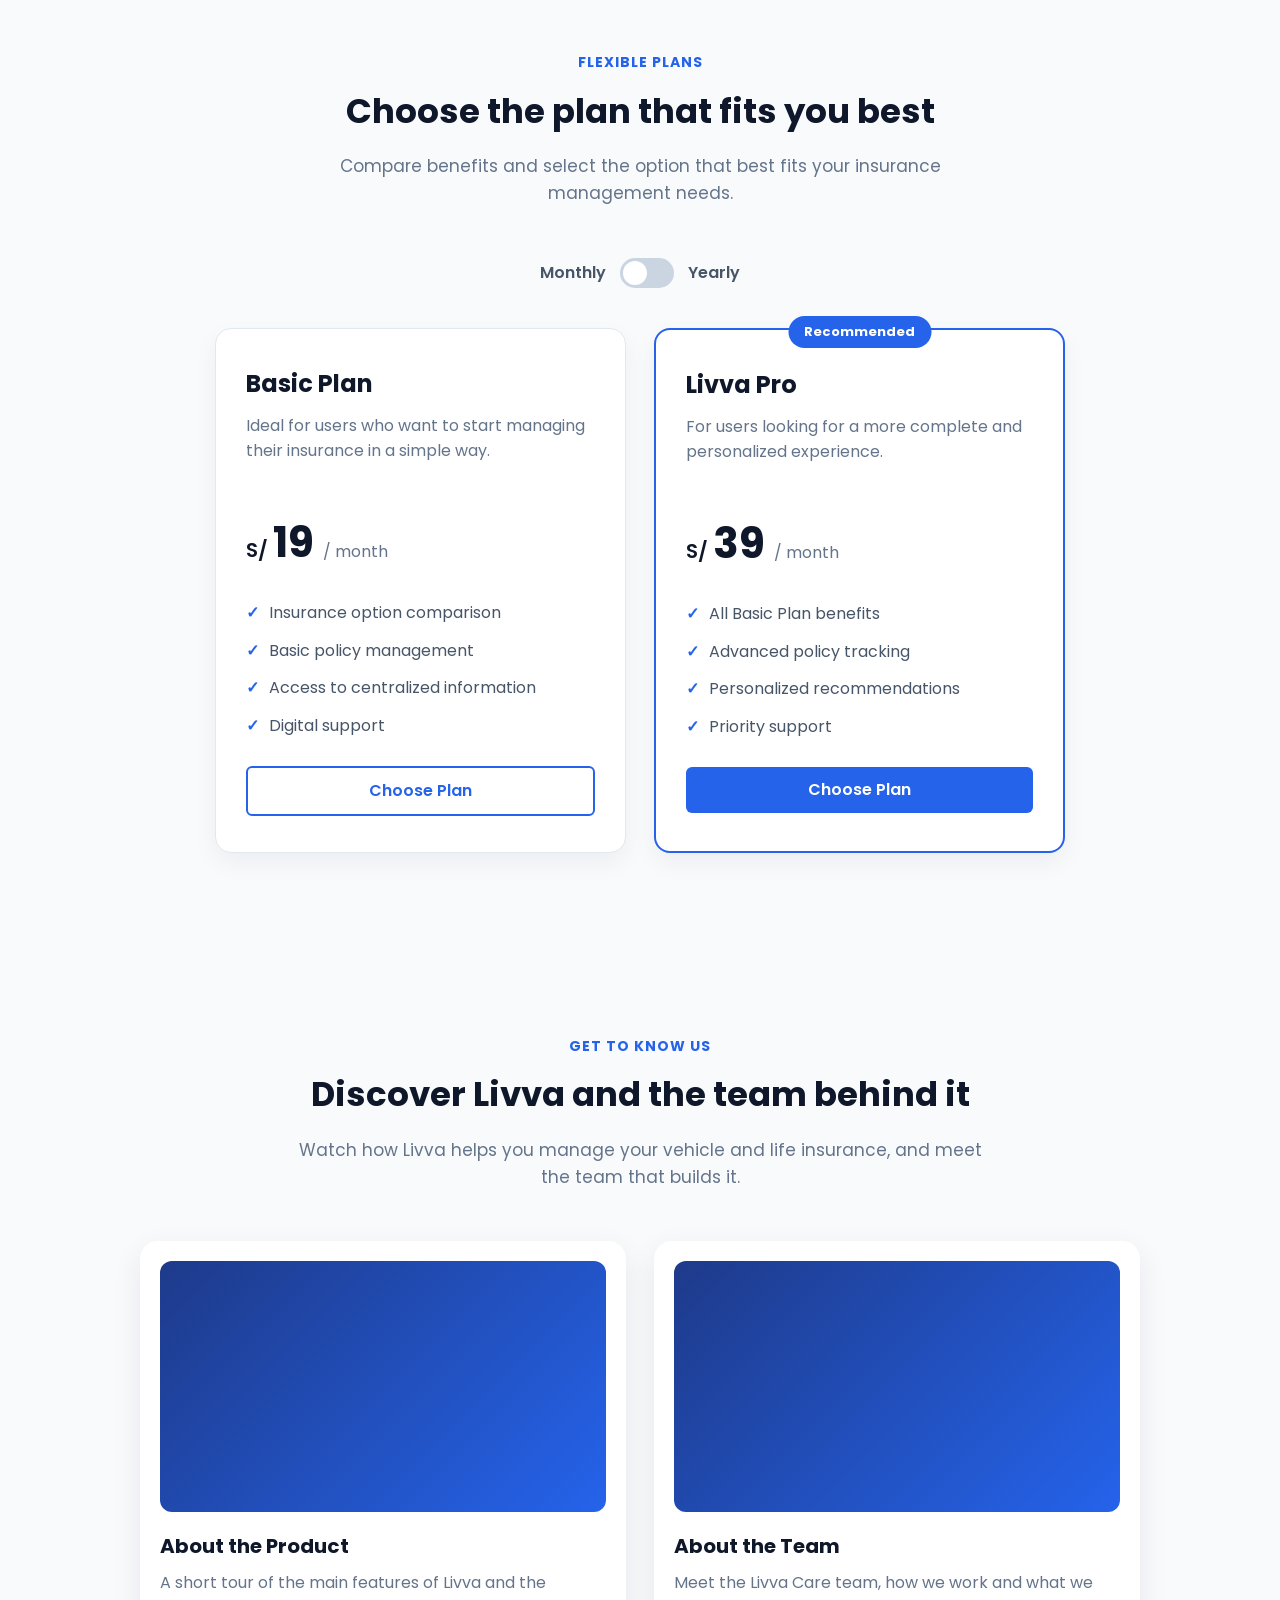
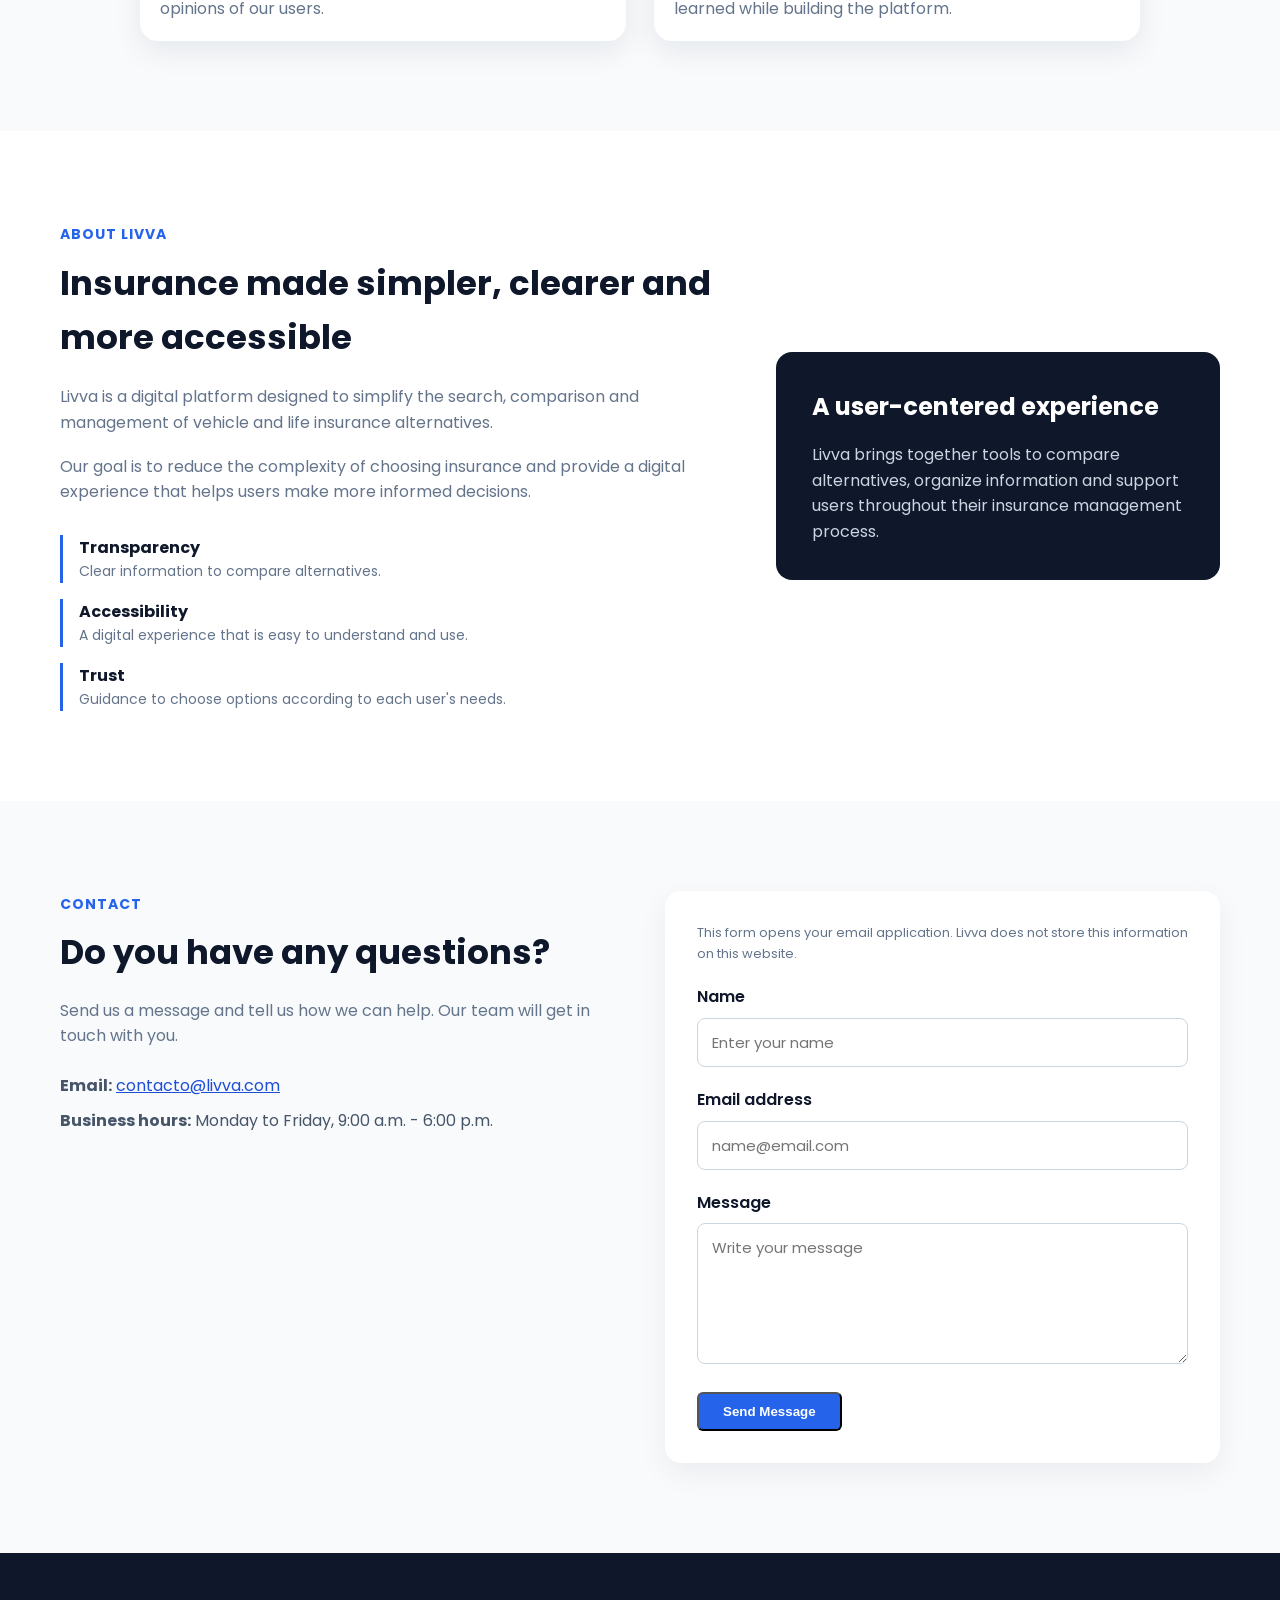
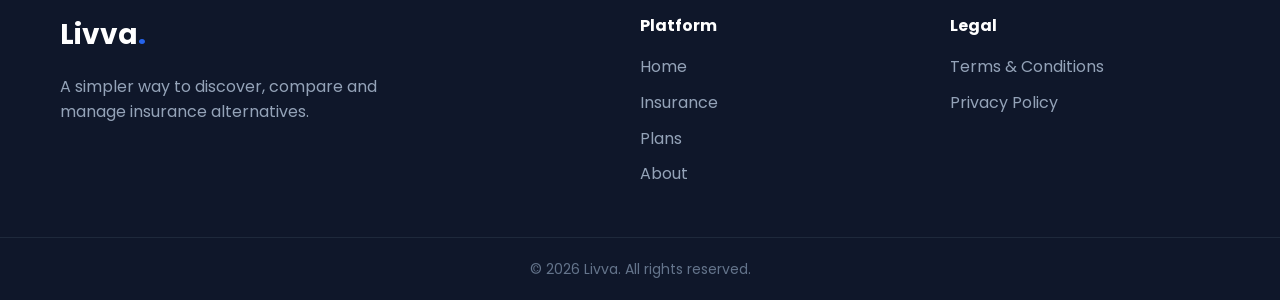
==== commit dffc49d0: "fix: publish about the product and about the team videos" ====
--- a/index.html
+++ b/index.html
@@ -598,7 +598,7 @@
 
                     <div
                             class="video-frame"
-                            data-youtube-id=""
+                            data-youtube-id="L4VcMQOwVsE"
                             data-title-key="videos.productTitle"
                     >
                         <span
@@ -624,7 +624,7 @@
 
                     <div
                             class="video-frame"
-                            data-youtube-id=""
+                            data-youtube-id="JtCnvOS_e-k"
                             data-title-key="videos.teamTitle"
                     >
                         <span
